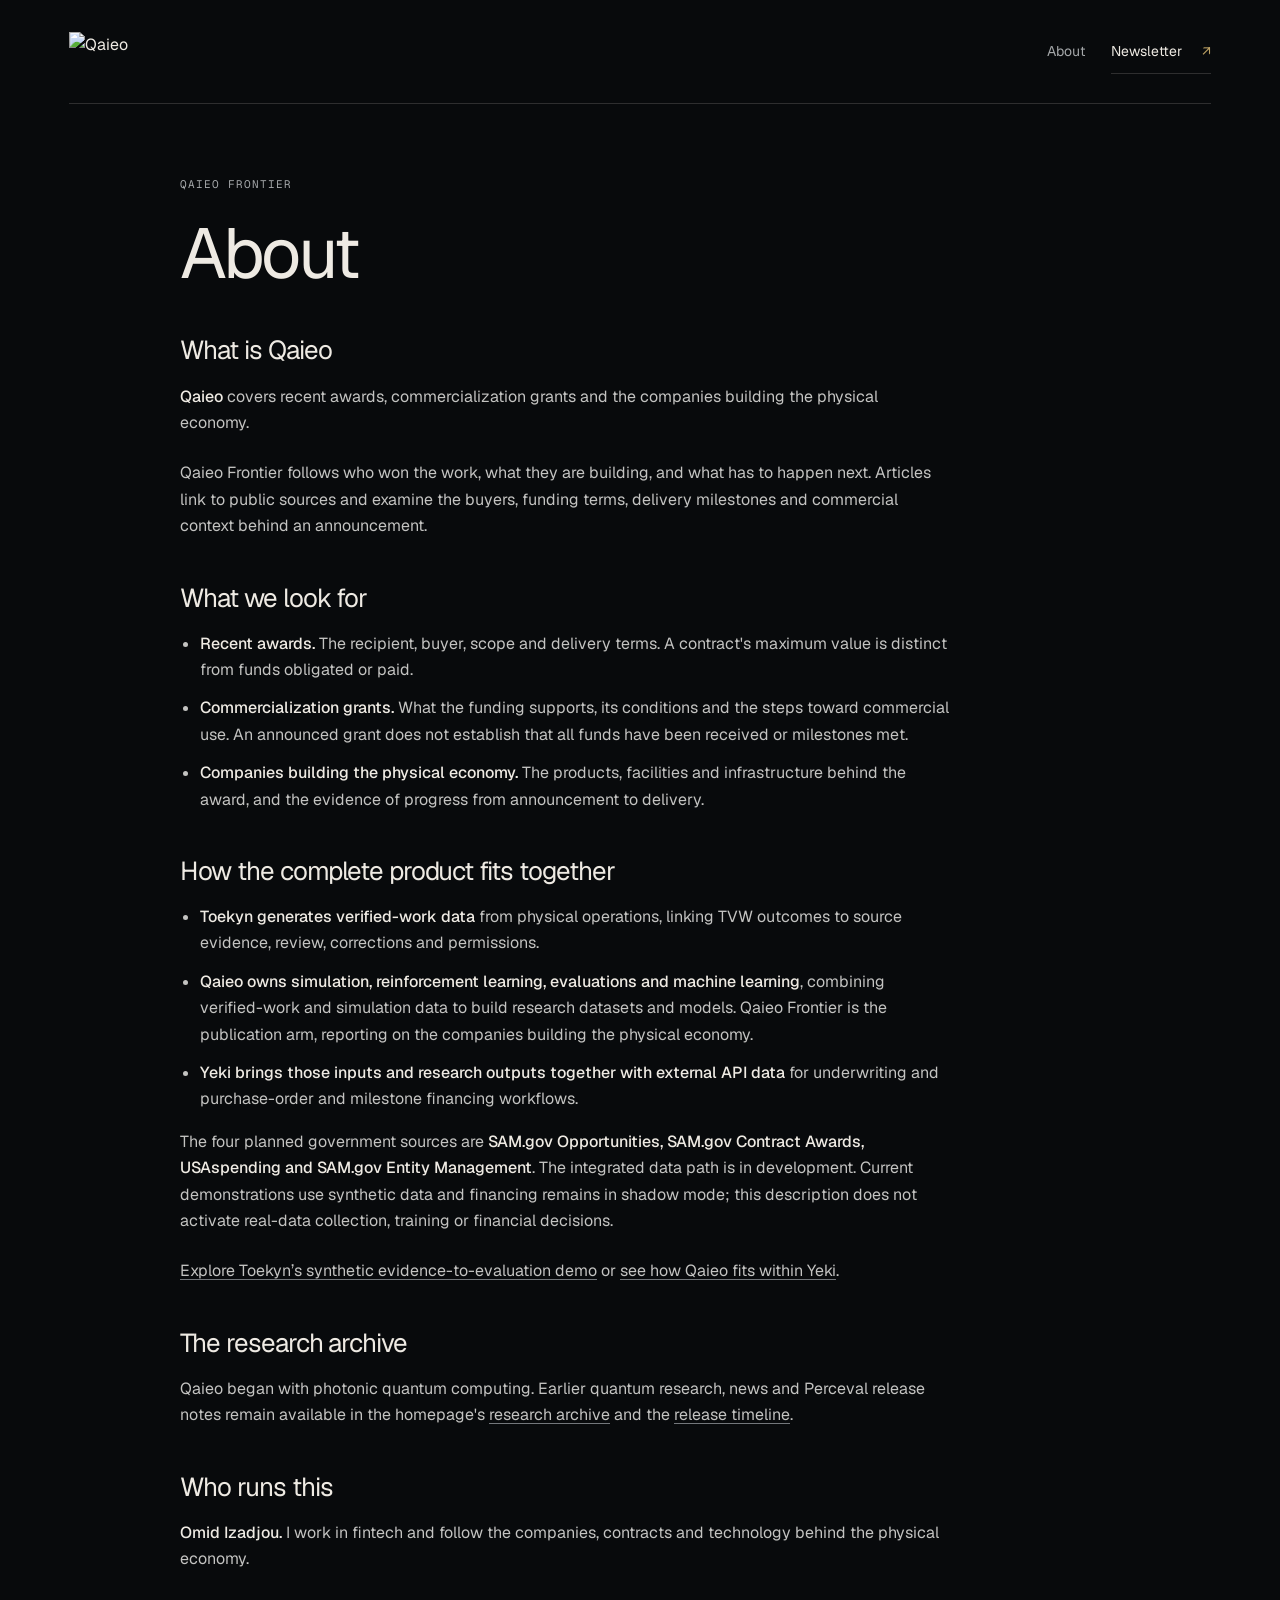
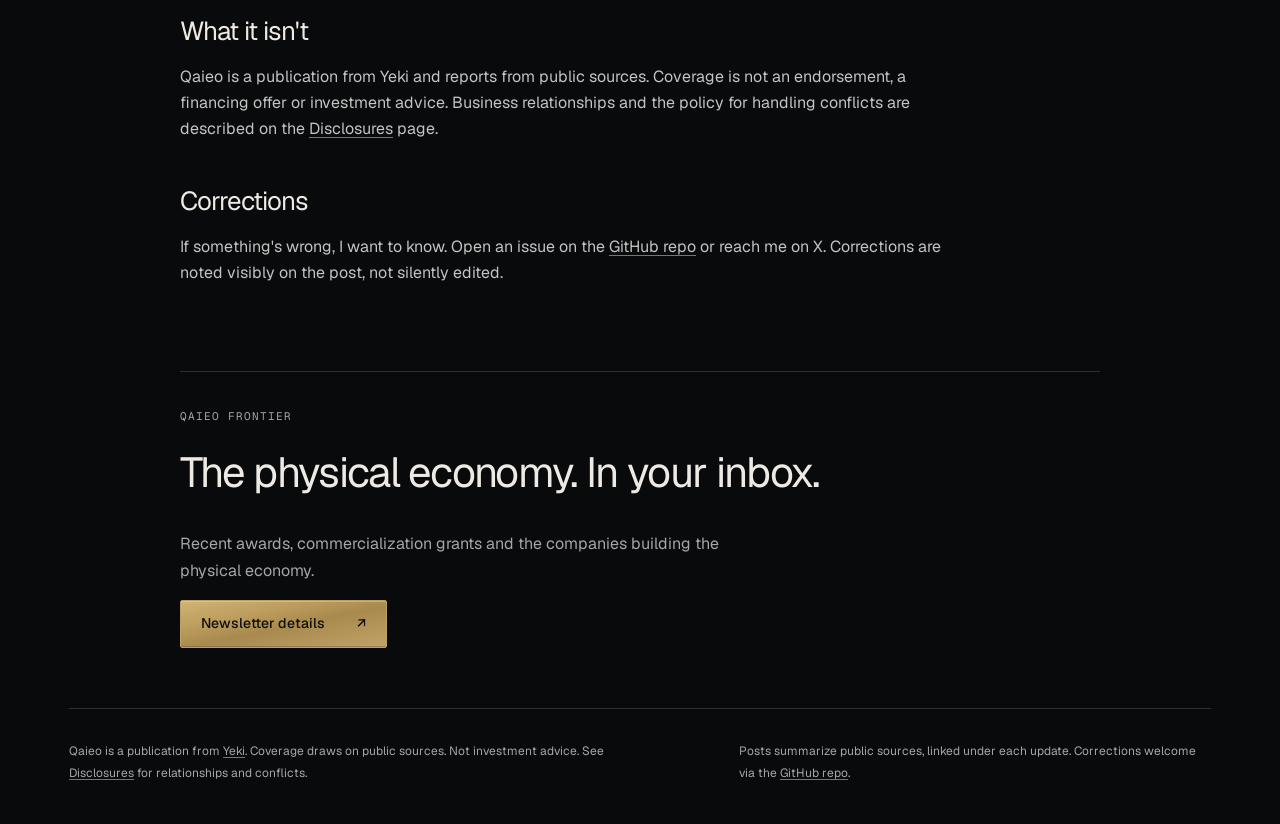
==== site/public/about.html @ 02ec495f "Explain the Toekyn Qaieo and Yeki data roles" ====
<!DOCTYPE html>
<html lang="en">
<head>
  <meta charset="UTF-8" />
  <meta name="viewport" content="width=device-width, initial-scale=1.0" />
  <title>Qaieo, About</title>
  <meta name="description" content="About Qaieo: recent awards, commercialization grants and the companies building the physical economy." />
  <meta name="theme-color" content="#080a0c" />
  <link rel="preload" href="fonts/Geist-Variable.woff2" as="font" type="font/woff2" crossorigin />
  <link rel="stylesheet" href="style.css" />
  <link rel="icon" type="image/png" href="logos/qaieo-avatar.png" />
  <link rel="alternate" type="application/rss+xml" title="Qaieo" href="feed.xml" />
</head>
<body>
  <a class="skip-link" href="#main">Skip to content</a>
  <div class="wrap">
    <header class="site">
      <a href="index.html" class="home-link" aria-label="Qaieo home"><img class="brand-logo" src="logos/qaieo-logo-white.svg" alt="Qaieo" width="1544" height="576" /></a>

    <nav class="nav" aria-label="Primary">
      <a href="about.html">About</a>
      <a class="nav-signup" href="index.html#newsletter">Newsletter <span aria-hidden="true">↗</span></a>
    </nav>
    </header>
    <main id="main" class="document-page">

      <p class="eyebrow">Qaieo Frontier</p>
      <h1 class="page-title">About</h1>
      <div class="prose"><h2>What is Qaieo</h2><p><strong>Qaieo</strong> covers recent awards, commercialization grants and the companies building the physical economy.</p><p>Qaieo Frontier follows who won the work, what they are building, and what has to happen next. Articles link to public sources and examine the buyers, funding terms, delivery milestones and commercial context behind an announcement.</p><h2>What we look for</h2><ul><li><strong>Recent awards.</strong> The recipient, buyer, scope and delivery terms. A contract's maximum value is distinct from funds obligated or paid.</li><li><strong>Commercialization grants.</strong> What the funding supports, its conditions and the steps toward commercial use. An announced grant does not establish that all funds have been received or milestones met.</li><li><strong>Companies building the physical economy.</strong> The products, facilities and infrastructure behind the award, and the evidence of progress from announcement to delivery.</li></ul><h2>How the complete product fits together</h2><ul><li><strong>Toekyn generates verified-work data</strong> from physical operations, linking TVW outcomes to source evidence, review, corrections and permissions.</li><li><strong>Qaieo owns simulation, reinforcement learning, evaluations and machine learning</strong>, combining verified-work and simulation data to build research datasets and models. Qaieo Frontier is the publication arm, reporting on the companies building the physical economy.</li><li><strong>Yeki brings those inputs and research outputs together with external API data</strong> for underwriting and purchase-order and milestone financing workflows.</li></ul><p>The four planned government sources are <strong>SAM.gov Opportunities, SAM.gov Contract Awards, USAspending and SAM.gov Entity Management</strong>. The integrated data path is in development. Current demonstrations use synthetic data and financing remains in shadow mode; this description does not activate real-data collection, training or financial decisions.</p><p><a href="https://toekyn.com/demo/">Explore Toekyn’s synthetic evidence-to-evaluation demo</a> or <a href="https://yeki.ai/qaieo">see how Qaieo fits within Yeki</a>.</p><h2>The research archive</h2><p>Qaieo began with photonic quantum computing. Earlier quantum research, news and Perceval release notes remain available in the homepage's <a href="index.html#research-title">research archive</a> and the <a href="timeline.html">release timeline</a>.</p><h2>Who runs this</h2><p><strong>Omid Izadjou.</strong> I work in fintech and follow the companies, contracts and technology behind the physical economy.</p><h2>What it isn't</h2><p>Qaieo is a publication from Yeki and reports from public sources. Coverage is not an endorsement, a financing offer or investment advice. Business relationships and the policy for handling conflicts are described on the <a href="disclosures.html">Disclosures</a> page.</p><h2>Corrections</h2><p>If something's wrong, I want to know. Open an issue on the <a href="https://github.com/omeal007/qaieo">GitHub repo</a> or reach me on X. Corrections are noted visibly on the post, not silently edited.</p></div>
<aside class="document-signup"><p class="eyebrow">Qaieo Frontier</p><h2>The physical economy. In your inbox.</h2><p>Recent awards, commercialization grants and the companies building the physical economy.</p><a class="button" href="index.html#newsletter">Newsletter details <span aria-hidden="true">↗</span></a></aside>
    </main>
    <footer class="site">
      <p>Qaieo is a publication from <a href="https://yeki.ai">Yeki</a>. Coverage draws on public sources. Not investment advice. See <a href="disclosures.html">Disclosures</a> for relationships and conflicts.</p>
      <p>Posts summarize public sources, linked under each update. Corrections welcome via the <a href="https://github.com/omeal007/qaieo">GitHub repo</a>.</p>
    </footer>
  </div>
</body>
</html>
---- site/public/style.css ----
@font-face {
  font-family: Geist;
  src: url("fonts/Geist-Variable.woff2") format("woff2");
  font-style: normal;
  font-weight: 100 900;
  font-display: swap;
}
@font-face {
  font-family: "Geist Mono";
  src: url("fonts/GeistMono-Variable.woff2") format("woff2");
  font-style: normal;
  font-weight: 100 900;
  font-display: swap;
}

:root {
  color-scheme: dark;
  --bg: #080a0c;
  --surface: #101316;
  --text: #eeeae3;
  --muted: #a4a7a9;
  --border: rgba(238, 234, 227, .16);
  --control-border: #73777b;
  --accent: #bda164;
  --accent-light: #d0b575;
  --on-accent: #100e09;
  --gold-finish: linear-gradient(168deg, #d0b575 0%, #b99a5b 35%, #a98a4e 54%, #c1a267 100%);
  --gold-finish-hover: linear-gradient(168deg, #ddc68e 0%, #c4a76b 35%, #b4985c 54%, #d0b575 100%);
  --mono: "Geist Mono", monospace;
}

* { box-sizing: border-box; }
html { scroll-padding-top: 32px; }
body { margin: 0; background: var(--bg); color: var(--text); font: 400 16px/1.65 Geist, Arial, sans-serif; -webkit-font-smoothing: antialiased; }
::selection { background: var(--accent); color: var(--on-accent); }
a { color: inherit; text-decoration: none; text-underline-offset: .2em; }
a:hover { color: var(--accent); }
a:focus-visible, input:focus-visible, button:focus-visible, summary:focus-visible { outline: 2px solid var(--accent); outline-offset: 5px; }
p, h1, h2, h3 { margin-top: 0; }
h1, h2, h3 { font-weight: 400; line-height: 1.12; letter-spacing: -.04em; }
img { max-width: 100%; }
main, section, article, .frontier-feed, .article-list, .section-heading { min-width: 0; }
.wrap { width: min(100%, 1480px); padding-inline: clamp(22px, 5.4vw, 80px); margin-inline: auto; }
.skip-link { position: fixed; top: 12px; left: 22px; z-index: 10; padding: 10px 16px; background: var(--text); color: var(--bg); transform: translateY(-180%); }
.skip-link:focus { transform: none; }

/* A quiet shared header keeps the lab and its publication in one place. */
header.site { min-height: 104px; display: flex; align-items: center; justify-content: space-between; gap: 32px; border-bottom: 1px solid var(--border); }
.home-link { display: inline-flex; flex-shrink: 0; align-items: center; min-height: 44px; }
.brand-logo { display: block; width: auto; height: 40px; }
.nav { display: flex; justify-content: flex-end; flex-wrap: wrap; gap: 4px 26px; font-size: 14px; line-height: 1.3; }
.nav a { display: inline-flex; min-height: 44px; align-items: center; color: var(--muted); }
.nav a:hover { color: var(--text); }
.nav .nav-signup { font-family: Geist, Arial, sans-serif; font-size: 14px; color: var(--text); gap: 20px; border-bottom: 1px solid var(--border); }
.nav-signup span { color: var(--accent); }
.eyebrow { display: block; margin-bottom: 24px; font: 400 11px/1.6 var(--mono); letter-spacing: .09em; text-transform: uppercase; color: var(--muted); }
.square { display: inline-block; width: 6px; height: 6px; background: var(--accent); margin-right: 10px; vertical-align: .1em; }

/* Quantum particle sculpture: a clear reading surface and an open visual field. */
.hero { position: relative; isolation: isolate; padding: clamp(64px, 7vw, 104px) 0 88px; }
.hero-copy { position: relative; max-width: 650px; width: 61%; }
.wave-visual { position: absolute; inset: 0; z-index: -2; overflow: hidden; pointer-events: none; mask-image: linear-gradient(0deg, transparent, #000 10%, #000 95%, transparent); }
.wave-poster, .ripple-field { position: absolute; inset: 0; width: 100%; height: 100%; }
.wave-poster { object-fit: cover; object-position: 65% center; }
.ripple-field { opacity: 0; }
.field-ready .ripple-field { opacity: 1; }
.field-ready .wave-poster { visibility: hidden; }
.hero::before { content: ""; position: absolute; inset: 0; z-index: -1; pointer-events: none; background: linear-gradient(90deg, #080a0c 3%, rgba(8,10,12,.92) 25%, rgba(8,10,12,.58) 43%, rgba(8,10,12,.04) 64%, transparent 82%); }
.field-hint { display: none; position: absolute; right: 0; bottom: 22px; margin: 0; color: var(--muted); font: 9px/1.5 var(--mono); letter-spacing: .08em; text-transform: uppercase; pointer-events: none; }
.field-hint span { margin-right: 10px; color: var(--accent-light); font-size: 14px; }
@media (hover: hover) and (pointer: fine) and (prefers-reduced-motion: no-preference) {
  .field-ready .field-hint { display: block; }
}
.hero-topics { list-style: none; padding: 0; margin: 0 0 18px; }
.hero-topics li { padding: 15px 0; border-bottom: 1px solid var(--border); font-size: 17px; letter-spacing: -.02em; }
.hero-topics span { color: var(--accent); font: 10px var(--mono); display: block; margin-bottom: 7px; }
.hero-note { background: linear-gradient(90deg, rgba(8,10,12,.5), transparent); }
.hero h1 { font-size: clamp(46px, 5.8vw, 86px); letter-spacing: -.055em; line-height: 1.04; max-width: 14ch; margin-bottom: 28px; }
.hero h1 span { display: block; color: var(--muted); }
.hero .lede { max-width: 48ch; font-size: 18px; line-height: 1.65; color: var(--muted); margin: 0 0 32px; }
.button { display: inline-flex; align-items: center; justify-content: space-between; gap: 32px; min-height: 48px; padding: 11px 20px; border: 1px solid var(--accent); border-radius: 2px; background: var(--gold-finish); box-shadow: inset 0 1px 0 rgba(241,228,190,.36), inset 0 -1px 0 rgba(38,30,14,.24); color: var(--on-accent); font-size: 14px; font-weight: 500; transition: background .18s ease, border-color .18s ease; }
.button:hover { background: var(--gold-finish-hover); border-color: var(--accent-light); color: var(--on-accent); }
.hero-note { padding: 26px 0 8px; border-top: 1px solid var(--border); }
.hero-note .eyebrow { margin-bottom: 22px; }
.hero-question { font-size: 19px; line-height: 1.8; letter-spacing: -.025em; margin-bottom: 28px; }
.text-link { display: inline-flex; align-items: center; justify-content: space-between; gap: 16px; min-height: 44px; font-size: 14px; color: var(--text); border-bottom: 1px solid var(--border); }
.text-link span { color: var(--accent); }

/* Frontier keeps its public feed and canonical links; only the presentation changes. */
.frontier { display: grid; grid-template-columns: 280px minmax(0, 1fr); gap: clamp(40px, 5vw, 80px); padding: 56px 0 64px; border-top: 1px solid var(--border); border-bottom: 1px solid var(--border); }
.frontier-intro .eyebrow { margin-bottom: 18px; }
.frontier h2 { font-size: clamp(40px, 4.2vw, 60px); line-height: 1.03; margin-bottom: 24px; }
.frontier h2 span { display: block; }
.frontier-intro > p:not(.eyebrow) { font-size: 16px; color: var(--muted); max-width: 31ch; }
.frontier-archive { margin-top: 8px; }
.frontier-status { margin: 22px 0 0; color: var(--muted); font: 11px/1.7 var(--mono); }
#frontier-articles { display: grid; grid-template-columns: minmax(0, 1fr); gap: 0; }
article.frontier-post { display: flex; flex-direction: column; border-top: 1px solid var(--border); padding: 22px 0; margin: 0; }
.frontier-post .post-meta { justify-content: space-between; text-transform: uppercase; letter-spacing: .06em; gap: 6px 10px; margin-bottom: 18px; }
article.frontier-post h3 { font-size: clamp(20px, 1.8vw, 25px); letter-spacing: -.025em; line-height: 1.24; margin-bottom: 22px; overflow-wrap: anywhere; }
.frontier-post h3 a { display: flex; justify-content: space-between; gap: 24px; align-items: baseline; }
.frontier-post .article-arrow { flex-shrink: 0; color: var(--muted); font-size: 24px; }
.frontier-post h3 a:hover .article-arrow { color: var(--accent); }
.frontier-post .post-meta .tag { color: var(--accent); }
article.frontier-post:last-child { border-bottom: 1px solid var(--border); }
.frontier-post .post-source { margin: 0; padding: 0; font-size: 12px; color: var(--muted); line-height: 1.6; }

/* Research and source material remain full, readable articles with stable anchors. */
.agenda { padding: 64px 0; }
.section-heading h2 { font-size: clamp(32px, 3vw, 44px); margin-bottom: 20px; }
.section-heading .eyebrow { margin-bottom: 16px; }
.section-heading > p:not(.eyebrow) { color: var(--muted); max-width: 29ch; font-size: 15px; }
.agenda .section-heading { margin-bottom: 30px; }
.agenda .section-heading h2 { font-size: 30px; }
.agenda ul { list-style: none; padding: 0; margin: 0; display: grid; grid-template-columns: repeat(4, minmax(0, 1fr)); gap: 32px; counter-reset: research-question; }
.agenda li { color: var(--muted); font-size: 14px; line-height: 1.75; border-top: 1px solid var(--border); padding-top: 16px; counter-increment: research-question; }
.agenda li::before { content: "0" counter(research-question); display: block; color: var(--accent); font: 11px/1.6 var(--mono); margin-bottom: 20px; }
.agenda li strong { display: block; color: var(--text); font-weight: 400; font-size: 16px; line-height: 1.5; margin-bottom: 8px; }
.editorial-section { display: grid; grid-template-columns: 280px minmax(0, 1fr); gap: clamp(40px, 5vw, 80px); padding: 64px 0; border-top: 1px solid var(--border); }
.article-list { max-width: 780px; }
.article-list > .post { padding: 0 0 36px; margin-bottom: 36px; border-bottom: 1px solid var(--border); scroll-margin-top: 32px; }
.article-list > .post:last-child { margin-bottom: 0; padding-bottom: 0; border-bottom: 0; }
.post-meta { display: flex; flex-wrap: wrap; align-items: baseline; gap: 8px 14px; margin-bottom: 18px; font: 11px/1.65 var(--mono); color: var(--muted); }
.post-meta time { font-variant-numeric: tabular-nums; }
.post-tags { display: inline-flex; flex-wrap: wrap; gap: 6px; }
.tag { padding: 1px 6px; border: 1px solid var(--border); color: var(--muted); font: 10px/1.5 var(--mono); overflow-wrap: anywhere; }
.post h3 { font-size: clamp(25px, 2.6vw, 34px); line-height: 1.2; margin-bottom: 24px; }
.post-body { max-width: 68ch; color: #c3c3c1; }
.post-body p, .post-body ul { margin: 0 0 16px; }
.post-body ul { padding-left: 20px; }
.post-body strong { color: var(--text); font-weight: 500; }
.post-body a, .post-source a, .prose a, footer.site a { text-decoration: underline; text-decoration-color: var(--control-border); overflow-wrap: anywhere; }
.post-body a:hover, .post-source a:hover, .prose a:hover, footer.site a:hover { text-decoration-color: var(--accent); }
.post-source { font-size: 12px; color: var(--muted); margin-top: 24px; overflow-wrap: anywhere; }

/* Shared document pages retain the same restrained reading surface. */
.document-page { padding: 72px 0 24px; max-width: 920px; margin-inline: auto; }
.document-page > .eyebrow { margin-bottom: 20px; }
.page-title { font-size: clamp(44px, 5.5vw, 72px); margin-bottom: 28px; }
.document-page .lede { color: var(--muted); max-width: 54ch; margin: 0 0 48px; font-size: 18px; }
.prose { max-width: 70ch; padding-bottom: 12px; }
.prose p, .prose li { color: #c3c3c1; }
.prose p { margin-bottom: 24px; }
.prose ul { padding-left: 20px; }
.prose li { margin-bottom: 12px; }
.prose strong { color: var(--text); font-weight: 500; }
.prose h2 { font-size: 26px; margin: 44px 0 18px; }
.timeline { margin: 32px 0; }
.tl-item { display: grid; grid-template-columns: 170px minmax(0, 1fr); gap: 32px; padding: 26px 0; border-top: 1px solid var(--border); }
.tl-date { color: var(--muted); font: 12px/1.7 var(--mono); padding-top: 4px; }
.tl-card h3 { font-size: 24px; margin-bottom: 14px; }
.tl-card .post-source { margin-top: 0; }

/* Keep the existing subscription action, including its honeypot and feedback. */
.newsletter { display: grid; grid-template-columns: 1fr 1fr; gap: 64px; align-items: end; padding: 64px 0; border-top: 1px solid var(--border); }
.newsletter .eyebrow { margin-bottom: 18px; }
.newsletter h2 { font-size: clamp(32px, 3.4vw, 46px); margin-bottom: 20px; }
.newsletter-copy > p:not(.eyebrow) { max-width: 46ch; margin-bottom: 0; font-size: 15px; color: var(--muted); }
.hero-signup { max-width: 520px; }
.hero-signup label, .newsletter label { display: block; font-size: 13px; color: var(--muted); margin-bottom: 10px; }
.hero-signup input { font: inherit; border-radius: 2px; }
.hero-signup input[type="email"] { min-width: 0; flex: 1; min-height: 54px; padding: 14px 16px; border: 1px solid var(--control-border); background: rgba(16,19,22,.9); color: var(--text); }
.hero-signup input[type="email"]::placeholder { color: var(--muted); opacity: 1; }
.hero-signup input[type="submit"] { min-height: 54px; padding: 14px 28px; border: 1px solid var(--accent); background: var(--gold-finish); box-shadow: inset 0 1px 0 rgba(241,228,190,.36), inset 0 -1px 0 rgba(38,30,14,.24); color: var(--on-accent); font-size: 15px; font-weight: 500; cursor: pointer; }
.hero-signup input[type="submit"]:hover { background: var(--gold-finish-hover); border-color: var(--accent-light); }
.hero-signup input:disabled { cursor: not-allowed; }
.hero-signup input[type="submit"]:disabled:hover { background: var(--gold-finish); border-color: var(--accent); }
.signup-note { font-size: 12px; color: var(--muted); margin: 12px 0 0; }
.hero-explore { margin-top: 20px; }
.newsletter-reminder .button { justify-self: end; }
.research-archive { border-top: 1px solid var(--border); padding: 28px 0; }
.research-archive > summary { display: flex; justify-content: space-between; align-items: center; gap: 20px; min-height: 44px; cursor: pointer; list-style: none; color: var(--muted); font-size: 16px; }
.research-archive > summary::-webkit-details-marker { display: none; }
.research-archive > summary span:last-child { color: var(--accent); }
.research-archive[open] > summary span:last-child { transform: rotate(45deg); }
.archive-intro { color: var(--muted); max-width: 65ch; margin-top: 26px; }
.document-signup { padding: 36px 0; margin-top: 48px; border-top: 1px solid var(--border); }
.document-signup h2 { font-size: clamp(30px, 4vw, 42px); }
.document-signup > p:not(.eyebrow) { color: var(--muted); max-width: 52ch; }
.subscribe-controls { display: flex; gap: 8px; }
.newsletter input { font: inherit; border-radius: 2px; }
.newsletter input[type="email"] { min-width: 0; flex: 1 1 auto; min-height: 50px; padding: 12px 14px; border: 1px solid var(--control-border); background: var(--surface); color: var(--text); }
.newsletter input[type="email"]::placeholder { color: var(--muted); opacity: 1; }
.newsletter input[type="submit"] { flex: 0 0 auto; min-height: 50px; padding: 12px 22px; border: 1px solid var(--accent); background: var(--gold-finish); box-shadow: inset 0 1px 0 rgba(241,228,190,.36), inset 0 -1px 0 rgba(38,30,14,.24); color: var(--on-accent); font-size: 14px; font-weight: 500; cursor: pointer; }
.newsletter input[type="submit"]:hover { background: var(--gold-finish-hover); border-color: var(--accent-light); }
.sub-msg { color: var(--muted); font-size: 14px; margin: 14px 0 0; }

footer.site { display: grid; grid-template-columns: 1.25fr 1fr; gap: 80px; border-top: 1px solid var(--border); padding: 32px 0 40px; color: var(--muted); font-size: 12px; line-height: 1.8; }
footer.site p { margin-bottom: 0; max-width: 70ch; }

/* A single, finite entry is ornamental; all content is visible without animation. */
@media (prefers-reduced-motion: reduce) {
  .wave-poster, .ripple-field { transition: none; }
}
@media (prefers-reduced-motion: no-preference) {
  .hero-copy, .hero-note { animation: enter .55s ease-out both; }
  .hero-note { animation-delay: .1s; }
  @keyframes enter { from { opacity: .65; transform: translateY(8px); } to { opacity: 1; transform: none; } }
}
@media (max-width: 1120px) {
  .hero-copy { width: 66%; }
  .frontier, .editorial-section { grid-template-columns: 240px minmax(0, 1fr); gap: 40px; }
  .nav { gap: 4px 18px; }
  .agenda ul { grid-template-columns: repeat(2, minmax(0, 1fr)); }
  .newsletter { gap: 40px; }
}
@media (max-width: 900px) {
  header.site { align-items: flex-start; padding: 22px 0; }
  .nav { max-width: 440px; gap: 0 18px; }
  .hero { padding: 64px 0; }
  .hero-copy { width: 88%; }
  .hero::before { background: linear-gradient(90deg, rgba(8,10,12,.94), rgba(8,10,12,.78) 45%, rgba(8,10,12,.15)); }
  .hero h1 { max-width: 16ch; font-size: clamp(48px, 8.5vw, 74px); }
  .wave-poster { object-position: 75% center; }
  .frontier { grid-template-columns: 1fr; gap: 32px; padding: 48px 0; }
  .frontier h2 span { display: inline; }
  .frontier-intro > p:not(.eyebrow) { max-width: 55ch; }
  .editorial-section { grid-template-columns: 1fr; gap: 28px; padding: 48px 0; }
  .section-heading > p:not(.eyebrow) { max-width: 55ch; }
  .newsletter { grid-template-columns: 1fr; gap: 32px; padding: 48px 0; }
  .newsletter-form { max-width: 600px; }
  .newsletter-reminder .button { justify-self: start; }
  footer.site { gap: 32px; }
}
@media (max-width: 600px) {
  header.site { display: block; padding: 20px 0 14px; }
  .brand-logo { height: 36px; }
  .nav { justify-content: flex-start; margin-top: 12px; max-width: none; gap: 0 20px; font-size: 13px; }
  .nav a { min-height: 40px; }
  .hero { padding: 48px 0 52px; }
  .hero-copy { width: 100%; }
  .field-ready .field-hint { display: none; }
  .hero::before { background: linear-gradient(90deg, rgba(8,10,12,.92), rgba(8,10,12,.80) 58%, rgba(8,10,12,.48)); }
  .hero h1 { font-size: clamp(43px, 9.5vw, 58px); max-width: 15ch; }
  .hero .lede { font-size: 16px; }
  .hero-signup input[type="email"] { flex-basis: 160px; }
  .hero-signup input[type="submit"] { flex-grow: 1; }
  .hero .eyebrow { margin-bottom: 20px; }
  .button { min-height: 48px; }
  .frontier { padding: 40px 0 32px; }
  .frontier h2 { font-size: 42px; }
  #frontier-articles { grid-template-columns: 1fr; }
  article.frontier-post h3 { font-size: 25px; }
  .frontier-post .post-source { margin-top: 0; }
  .frontier-status { font-size: 11px; }
  .agenda { padding: 40px 0; }
  .agenda ul { grid-template-columns: 1fr; gap: 24px; }
  .agenda li::before { margin-bottom: 12px; }
  .editorial-section { padding: 40px 0; }
  .post h3 { font-size: 27px; }
  .post-body { font-size: 15px; }
  .article-list > .post { padding-bottom: 28px; margin-bottom: 28px; }
  .document-page { padding-top: 48px; }
  .page-title { font-size: 44px; }
  .tl-item { grid-template-columns: 1fr; gap: 12px; }
  .tl-card h3 { font-size: 23px; }
  .subscribe-controls { flex-wrap: wrap; }
  .newsletter input[type="email"] { flex-basis: 180px; }
  .newsletter input[type="submit"] { flex-grow: 1; }
  footer.site { grid-template-columns: 1fr; gap: 18px; padding-bottom: 28px; }
}
@media (prefers-reduced-motion: reduce) {
  *, *::before, *::after { animation: none !important; transition: none !important; scroll-behavior: auto !important; }
}
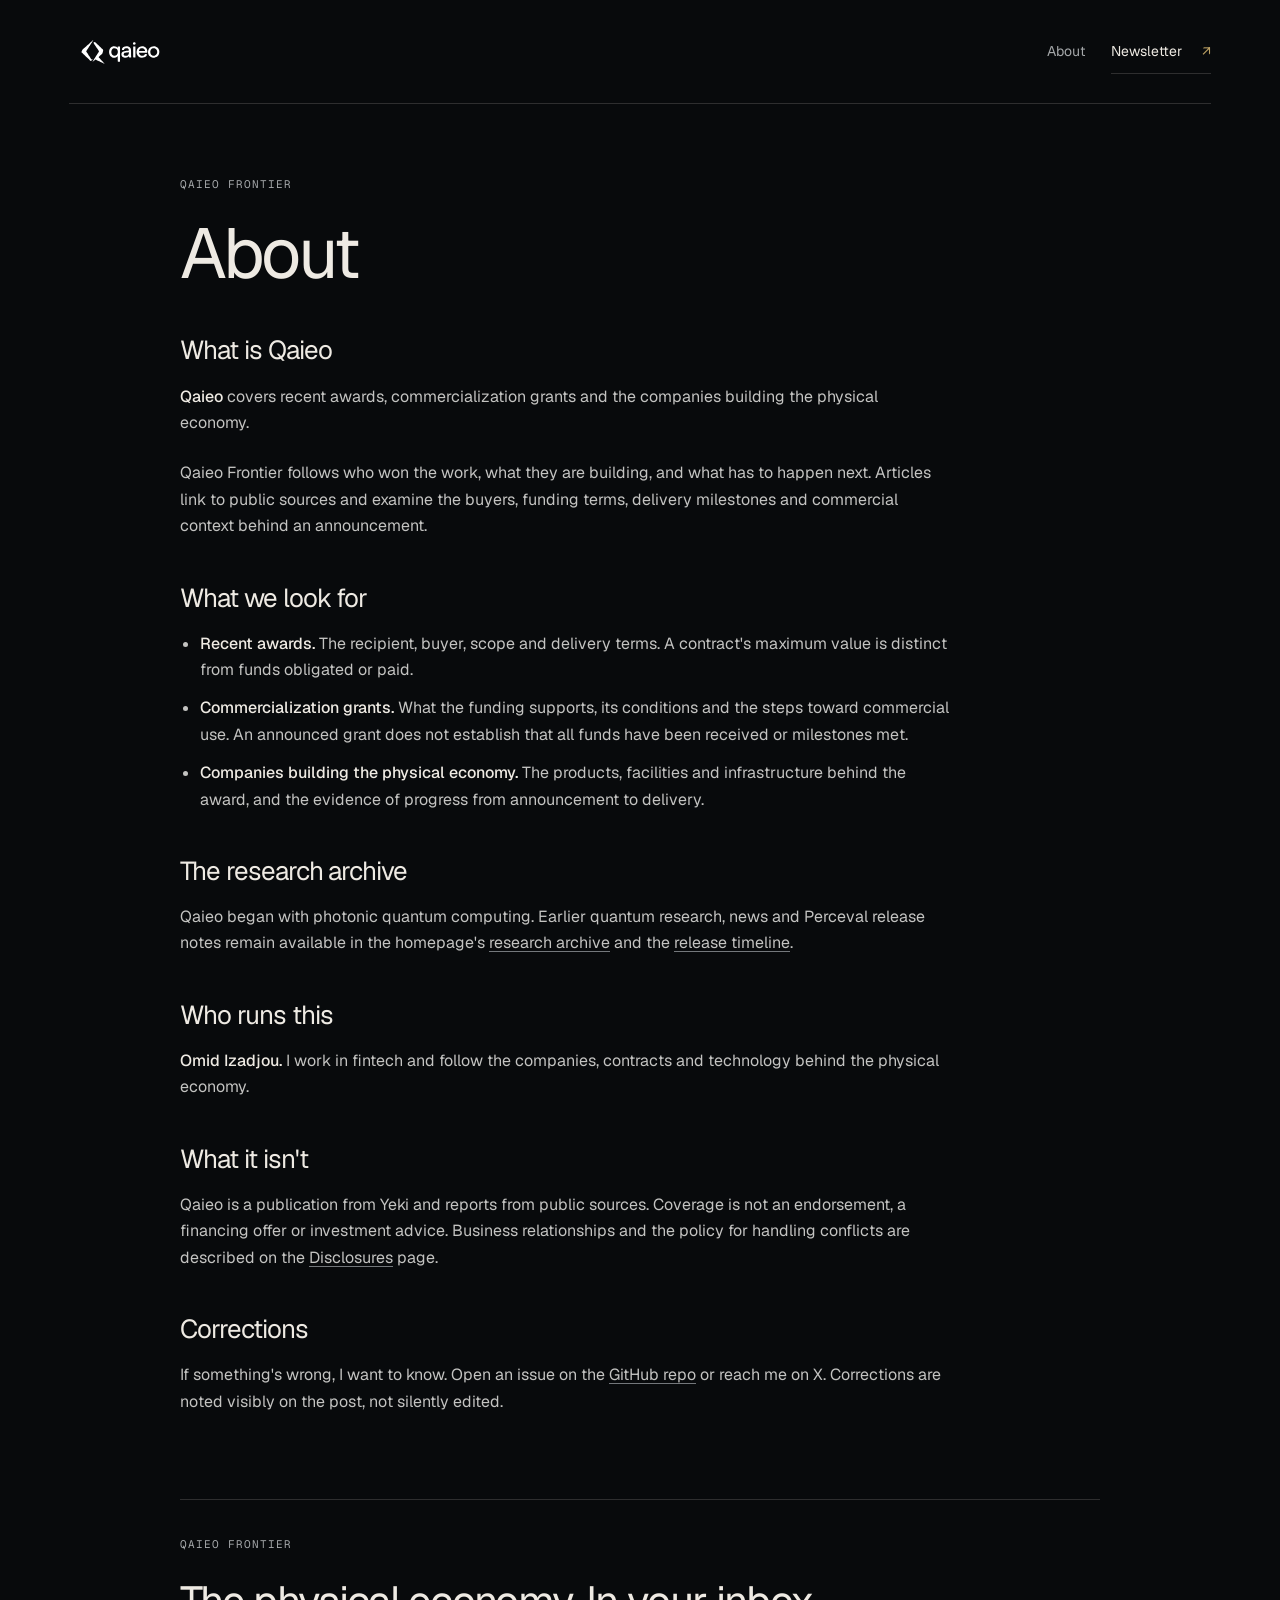
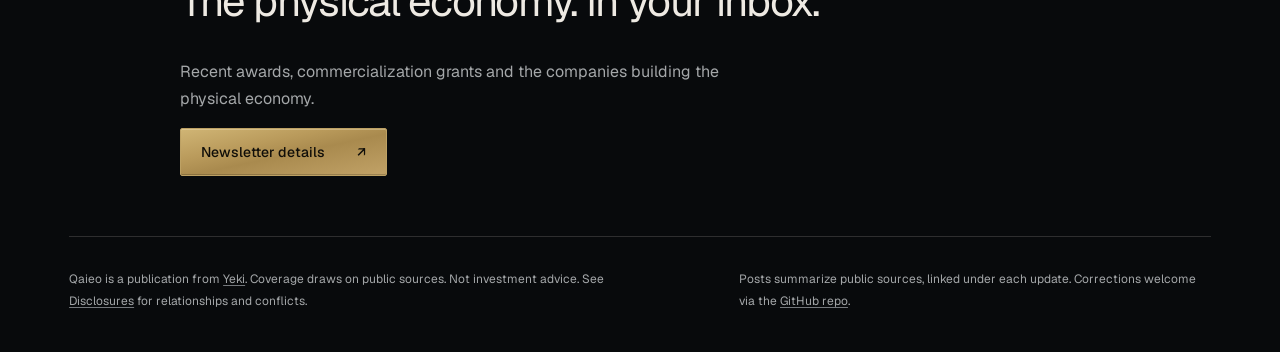
==== commit a9265b08: "Standardize Qaieo logo sizing and approved SVG artwork" ====
--- a/site/public/about.html
+++ b/site/public/about.html
@@ -26,7 +26,7 @@
 
       <p class="eyebrow">Qaieo Frontier</p>
       <h1 class="page-title">About</h1>
-      <div class="prose"><h2>What is Qaieo</h2><p><strong>Qaieo</strong> covers recent awards, commercialization grants and the companies building the physical economy.</p><p>Qaieo Frontier follows who won the work, what they are building, and what has to happen next. Articles link to public sources and examine the buyers, funding terms, delivery milestones and commercial context behind an announcement.</p><h2>What we look for</h2><ul><li><strong>Recent awards.</strong> The recipient, buyer, scope and delivery terms. A contract's maximum value is distinct from funds obligated or paid.</li><li><strong>Commercialization grants.</strong> What the funding supports, its conditions and the steps toward commercial use. An announced grant does not establish that all funds have been received or milestones met.</li><li><strong>Companies building the physical economy.</strong> The products, facilities and infrastructure behind the award, and the evidence of progress from announcement to delivery.</li></ul><h2>How the complete product fits together</h2><ul><li><strong>Toekyn generates verified-work data</strong> from physical operations, linking TVW outcomes to source evidence, review, corrections and permissions.</li><li><strong>Qaieo owns simulation, reinforcement learning, evaluations and machine learning</strong>, combining verified-work and simulation data to build research datasets and models. Qaieo Frontier is the publication arm, reporting on the companies building the physical economy.</li><li><strong>Yeki brings those inputs and research outputs together with external API data</strong> for underwriting and purchase-order and milestone financing workflows.</li></ul><p>The four planned government sources are <strong>SAM.gov Opportunities, SAM.gov Contract Awards, USAspending and SAM.gov Entity Management</strong>. The integrated data path is in development. Current demonstrations use synthetic data and financing remains in shadow mode; this description does not activate real-data collection, training or financial decisions.</p><p><a href="https://toekyn.com/demo/">Explore Toekyn’s synthetic evidence-to-evaluation demo</a> or <a href="https://yeki.ai/qaieo">see how Qaieo fits within Yeki</a>.</p><h2>The research archive</h2><p>Qaieo began with photonic quantum computing. Earlier quantum research, news and Perceval release notes remain available in the homepage's <a href="index.html#research-title">research archive</a> and the <a href="timeline.html">release timeline</a>.</p><h2>Who runs this</h2><p><strong>Omid Izadjou.</strong> I work in fintech and follow the companies, contracts and technology behind the physical economy.</p><h2>What it isn't</h2><p>Qaieo is a publication from Yeki and reports from public sources. Coverage is not an endorsement, a financing offer or investment advice. Business relationships and the policy for handling conflicts are described on the <a href="disclosures.html">Disclosures</a> page.</p><h2>Corrections</h2><p>If something's wrong, I want to know. Open an issue on the <a href="https://github.com/omeal007/qaieo">GitHub repo</a> or reach me on X. Corrections are noted visibly on the post, not silently edited.</p></div>
+      <div class="prose"><h2>What is Qaieo</h2><p><strong>Qaieo</strong> covers recent awards, commercialization grants and the companies building the physical economy.</p><p>Qaieo Frontier follows who won the work, what they are building, and what has to happen next. Articles link to public sources and examine the buyers, funding terms, delivery milestones and commercial context behind an announcement.</p><h2>What we look for</h2><ul><li><strong>Recent awards.</strong> The recipient, buyer, scope and delivery terms. A contract's maximum value is distinct from funds obligated or paid.</li><li><strong>Commercialization grants.</strong> What the funding supports, its conditions and the steps toward commercial use. An announced grant does not establish that all funds have been received or milestones met.</li><li><strong>Companies building the physical economy.</strong> The products, facilities and infrastructure behind the award, and the evidence of progress from announcement to delivery.</li></ul><h2>The research archive</h2><p>Qaieo began with photonic quantum computing. Earlier quantum research, news and Perceval release notes remain available in the homepage's <a href="index.html#research-title">research archive</a> and the <a href="timeline.html">release timeline</a>.</p><h2>Who runs this</h2><p><strong>Omid Izadjou.</strong> I work in fintech and follow the companies, contracts and technology behind the physical economy.</p><h2>What it isn't</h2><p>Qaieo is a publication from Yeki and reports from public sources. Coverage is not an endorsement, a financing offer or investment advice. Business relationships and the policy for handling conflicts are described on the <a href="disclosures.html">Disclosures</a> page.</p><h2>Corrections</h2><p>If something's wrong, I want to know. Open an issue on the <a href="https://github.com/omeal007/qaieo">GitHub repo</a> or reach me on X. Corrections are noted visibly on the post, not silently edited.</p></div>
 <aside class="document-signup"><p class="eyebrow">Qaieo Frontier</p><h2>The physical economy. In your inbox.</h2><p>Recent awards, commercialization grants and the companies building the physical economy.</p><a class="button" href="index.html#newsletter">Newsletter details <span aria-hidden="true">↗</span></a></aside>
     </main>
     <footer class="site">
--- a/site/public/style.css
+++ b/site/public/style.css
@@ -27,6 +27,8 @@
   --gold-finish: linear-gradient(168deg, #d0b575 0%, #b99a5b 35%, #a98a4e 54%, #c1a267 100%);
   --gold-finish-hover: linear-gradient(168deg, #ddc68e 0%, #c4a76b 35%, #b4985c 54%, #d0b575 100%);
   --mono: "Geist Mono", monospace;
+  --brand-logo-height: 32px;
+  --brand-clear-space: 8px;
 }
 
 * { box-sizing: border-box; }
@@ -46,8 +48,8 @@
 
 /* A quiet shared header keeps the lab and its publication in one place. */
 header.site { min-height: 104px; display: flex; align-items: center; justify-content: space-between; gap: 32px; border-bottom: 1px solid var(--border); }
-.home-link { display: inline-flex; flex-shrink: 0; align-items: center; min-height: 44px; }
-.brand-logo { display: block; width: auto; height: 40px; }
+.home-link { display: inline-flex; flex-shrink: 0; align-items: center; min-height: 44px; padding: var(--brand-clear-space); }
+.brand-logo { display: block; width: auto; height: var(--brand-logo-height); max-width: none; }
 .nav { display: flex; justify-content: flex-end; flex-wrap: wrap; gap: 4px 26px; font-size: 14px; line-height: 1.3; }
 .nav a { display: inline-flex; min-height: 44px; align-items: center; color: var(--muted); }
 .nav a:hover { color: var(--text); }
@@ -224,7 +226,6 @@
 }
 @media (max-width: 600px) {
   header.site { display: block; padding: 20px 0 14px; }
-  .brand-logo { height: 36px; }
   .nav { justify-content: flex-start; margin-top: 12px; max-width: none; gap: 0 20px; font-size: 13px; }
   .nav a { min-height: 40px; }
   .hero { padding: 48px 0 52px; }
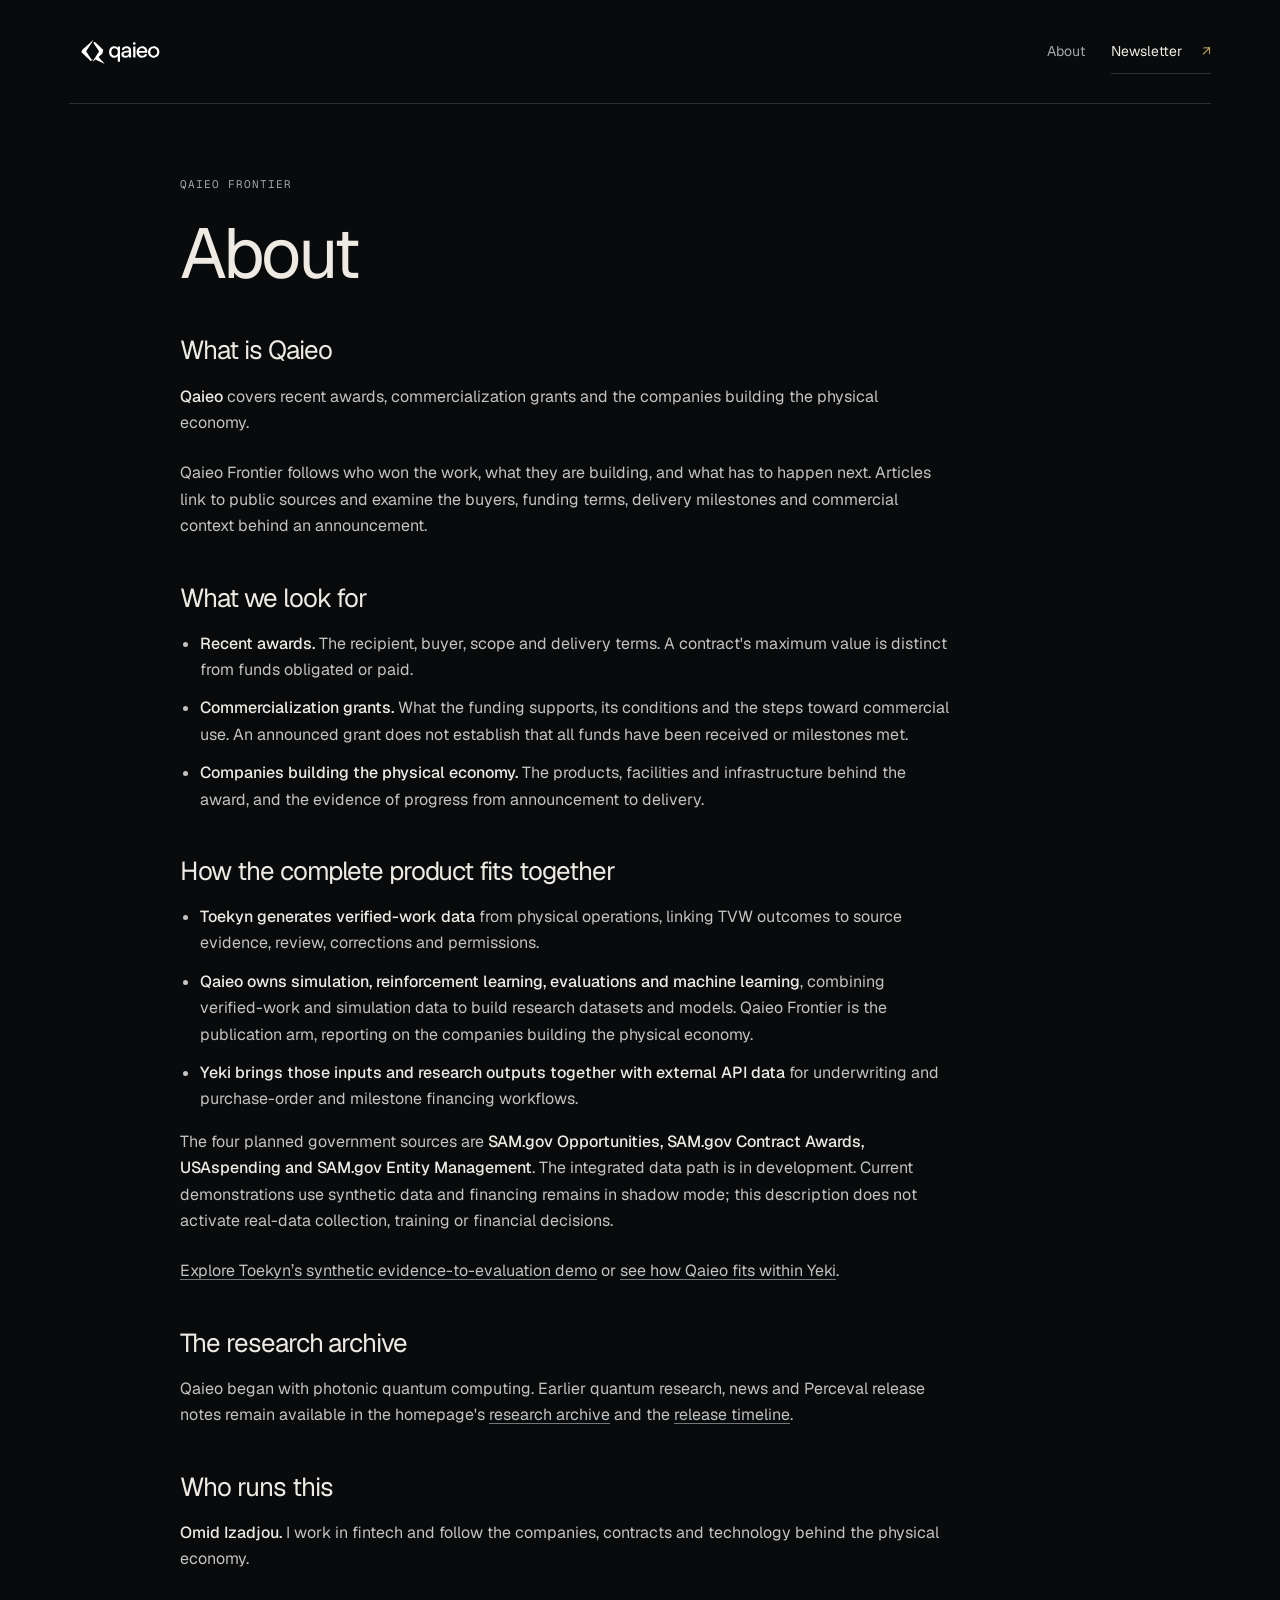
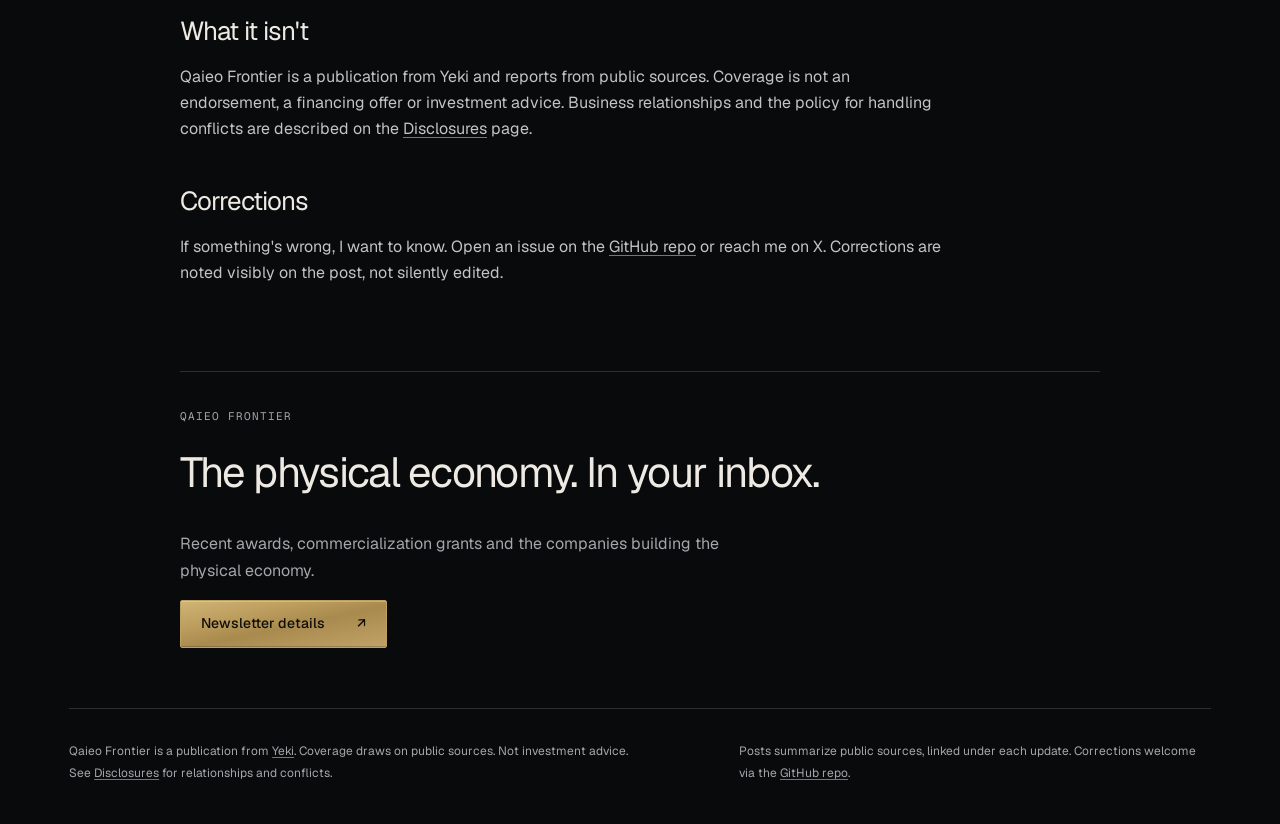
==== commit 95a76957: "Distinguish Qaieo Frontier publication from Qaieo research" ====
--- a/site/public/about.html
+++ b/site/public/about.html
@@ -26,11 +26,11 @@
 
       <p class="eyebrow">Qaieo Frontier</p>
       <h1 class="page-title">About</h1>
-      <div class="prose"><h2>What is Qaieo</h2><p><strong>Qaieo</strong> covers recent awards, commercialization grants and the companies building the physical economy.</p><p>Qaieo Frontier follows who won the work, what they are building, and what has to happen next. Articles link to public sources and examine the buyers, funding terms, delivery milestones and commercial context behind an announcement.</p><h2>What we look for</h2><ul><li><strong>Recent awards.</strong> The recipient, buyer, scope and delivery terms. A contract's maximum value is distinct from funds obligated or paid.</li><li><strong>Commercialization grants.</strong> What the funding supports, its conditions and the steps toward commercial use. An announced grant does not establish that all funds have been received or milestones met.</li><li><strong>Companies building the physical economy.</strong> The products, facilities and infrastructure behind the award, and the evidence of progress from announcement to delivery.</li></ul><h2>The research archive</h2><p>Qaieo began with photonic quantum computing. Earlier quantum research, news and Perceval release notes remain available in the homepage's <a href="index.html#research-title">research archive</a> and the <a href="timeline.html">release timeline</a>.</p><h2>Who runs this</h2><p><strong>Omid Izadjou.</strong> I work in fintech and follow the companies, contracts and technology behind the physical economy.</p><h2>What it isn't</h2><p>Qaieo is a publication from Yeki and reports from public sources. Coverage is not an endorsement, a financing offer or investment advice. Business relationships and the policy for handling conflicts are described on the <a href="disclosures.html">Disclosures</a> page.</p><h2>Corrections</h2><p>If something's wrong, I want to know. Open an issue on the <a href="https://github.com/omeal007/qaieo">GitHub repo</a> or reach me on X. Corrections are noted visibly on the post, not silently edited.</p></div>
+      <div class="prose"><h2>What is Qaieo</h2><p><strong>Qaieo</strong> covers recent awards, commercialization grants and the companies building the physical economy.</p><p>Qaieo Frontier follows who won the work, what they are building, and what has to happen next. Articles link to public sources and examine the buyers, funding terms, delivery milestones and commercial context behind an announcement.</p><h2>What we look for</h2><ul><li><strong>Recent awards.</strong> The recipient, buyer, scope and delivery terms. A contract's maximum value is distinct from funds obligated or paid.</li><li><strong>Commercialization grants.</strong> What the funding supports, its conditions and the steps toward commercial use. An announced grant does not establish that all funds have been received or milestones met.</li><li><strong>Companies building the physical economy.</strong> The products, facilities and infrastructure behind the award, and the evidence of progress from announcement to delivery.</li></ul><h2>How the complete product fits together</h2><ul><li><strong>Toekyn generates verified-work data</strong> from physical operations, linking TVW outcomes to source evidence, review, corrections and permissions.</li><li><strong>Qaieo owns simulation, reinforcement learning, evaluations and machine learning</strong>, combining verified-work and simulation data to build research datasets and models. Qaieo Frontier is the publication arm, reporting on the companies building the physical economy.</li><li><strong>Yeki brings those inputs and research outputs together with external API data</strong> for underwriting and purchase-order and milestone financing workflows.</li></ul><p>The four planned government sources are <strong>SAM.gov Opportunities, SAM.gov Contract Awards, USAspending and SAM.gov Entity Management</strong>. The integrated data path is in development. Current demonstrations use synthetic data and financing remains in shadow mode; this description does not activate real-data collection, training or financial decisions.</p><p><a href="https://toekyn.com/demo/">Explore Toekyn’s synthetic evidence-to-evaluation demo</a> or <a href="https://yeki.ai/qaieo">see how Qaieo fits within Yeki</a>.</p><h2>The research archive</h2><p>Qaieo began with photonic quantum computing. Earlier quantum research, news and Perceval release notes remain available in the homepage's <a href="index.html#research-title">research archive</a> and the <a href="timeline.html">release timeline</a>.</p><h2>Who runs this</h2><p><strong>Omid Izadjou.</strong> I work in fintech and follow the companies, contracts and technology behind the physical economy.</p><h2>What it isn't</h2><p>Qaieo Frontier is a publication from Yeki and reports from public sources. Coverage is not an endorsement, a financing offer or investment advice. Business relationships and the policy for handling conflicts are described on the <a href="disclosures.html">Disclosures</a> page.</p><h2>Corrections</h2><p>If something's wrong, I want to know. Open an issue on the <a href="https://github.com/omeal007/qaieo">GitHub repo</a> or reach me on X. Corrections are noted visibly on the post, not silently edited.</p></div>
 <aside class="document-signup"><p class="eyebrow">Qaieo Frontier</p><h2>The physical economy. In your inbox.</h2><p>Recent awards, commercialization grants and the companies building the physical economy.</p><a class="button" href="index.html#newsletter">Newsletter details <span aria-hidden="true">↗</span></a></aside>
     </main>
     <footer class="site">
-      <p>Qaieo is a publication from <a href="https://yeki.ai">Yeki</a>. Coverage draws on public sources. Not investment advice. See <a href="disclosures.html">Disclosures</a> for relationships and conflicts.</p>
+      <p>Qaieo Frontier is a publication from <a href="https://yeki.ai">Yeki</a>. Coverage draws on public sources. Not investment advice. See <a href="disclosures.html">Disclosures</a> for relationships and conflicts.</p>
       <p>Posts summarize public sources, linked under each update. Corrections welcome via the <a href="https://github.com/omeal007/qaieo">GitHub repo</a>.</p>
     </footer>
   </div>
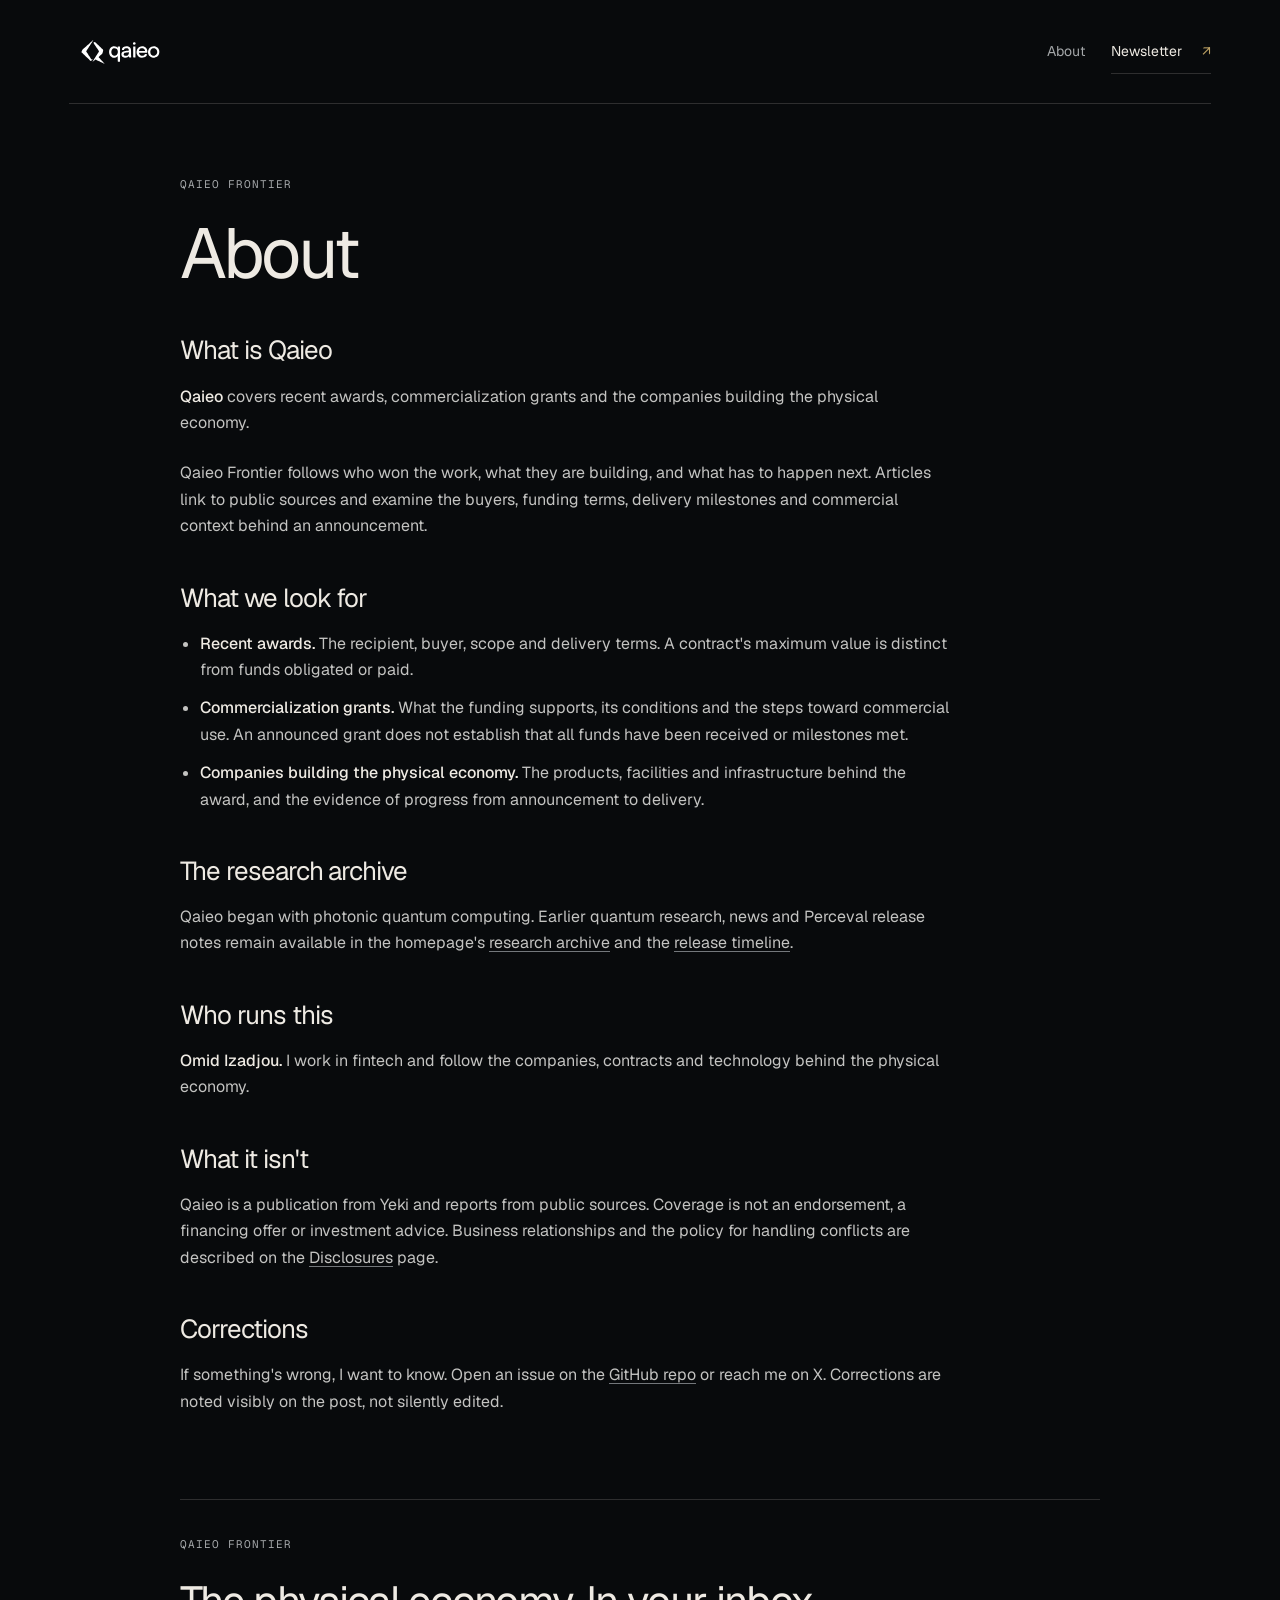
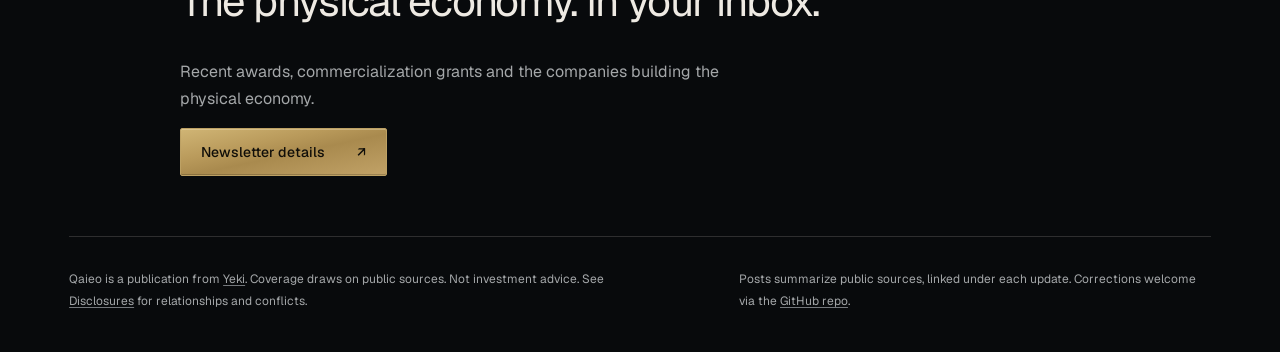
==== commit cda0a042: "Standardize Qaieo logo sizing and approved SVG artwork (#13) Co-authored-by: omeal007 <omid@jibeau.l" ====
--- a/site/public/about.html
+++ b/site/public/about.html
@@ -26,11 +26,11 @@
 
       <p class="eyebrow">Qaieo Frontier</p>
       <h1 class="page-title">About</h1>
-      <div class="prose"><h2>What is Qaieo</h2><p><strong>Qaieo</strong> covers recent awards, commercialization grants and the companies building the physical economy.</p><p>Qaieo Frontier follows who won the work, what they are building, and what has to happen next. Articles link to public sources and examine the buyers, funding terms, delivery milestones and commercial context behind an announcement.</p><h2>What we look for</h2><ul><li><strong>Recent awards.</strong> The recipient, buyer, scope and delivery terms. A contract's maximum value is distinct from funds obligated or paid.</li><li><strong>Commercialization grants.</strong> What the funding supports, its conditions and the steps toward commercial use. An announced grant does not establish that all funds have been received or milestones met.</li><li><strong>Companies building the physical economy.</strong> The products, facilities and infrastructure behind the award, and the evidence of progress from announcement to delivery.</li></ul><h2>How the complete product fits together</h2><ul><li><strong>Toekyn generates verified-work data</strong> from physical operations, linking TVW outcomes to source evidence, review, corrections and permissions.</li><li><strong>Qaieo owns simulation, reinforcement learning, evaluations and machine learning</strong>, combining verified-work and simulation data to build research datasets and models. Qaieo Frontier is the publication arm, reporting on the companies building the physical economy.</li><li><strong>Yeki brings those inputs and research outputs together with external API data</strong> for underwriting and purchase-order and milestone financing workflows.</li></ul><p>The four planned government sources are <strong>SAM.gov Opportunities, SAM.gov Contract Awards, USAspending and SAM.gov Entity Management</strong>. The integrated data path is in development. Current demonstrations use synthetic data and financing remains in shadow mode; this description does not activate real-data collection, training or financial decisions.</p><p><a href="https://toekyn.com/demo/">Explore Toekyn’s synthetic evidence-to-evaluation demo</a> or <a href="https://yeki.ai/qaieo">see how Qaieo fits within Yeki</a>.</p><h2>The research archive</h2><p>Qaieo began with photonic quantum computing. Earlier quantum research, news and Perceval release notes remain available in the homepage's <a href="index.html#research-title">research archive</a> and the <a href="timeline.html">release timeline</a>.</p><h2>Who runs this</h2><p><strong>Omid Izadjou.</strong> I work in fintech and follow the companies, contracts and technology behind the physical economy.</p><h2>What it isn't</h2><p>Qaieo Frontier is a publication from Yeki and reports from public sources. Coverage is not an endorsement, a financing offer or investment advice. Business relationships and the policy for handling conflicts are described on the <a href="disclosures.html">Disclosures</a> page.</p><h2>Corrections</h2><p>If something's wrong, I want to know. Open an issue on the <a href="https://github.com/omeal007/qaieo">GitHub repo</a> or reach me on X. Corrections are noted visibly on the post, not silently edited.</p></div>
+      <div class="prose"><h2>What is Qaieo</h2><p><strong>Qaieo</strong> covers recent awards, commercialization grants and the companies building the physical economy.</p><p>Qaieo Frontier follows who won the work, what they are building, and what has to happen next. Articles link to public sources and examine the buyers, funding terms, delivery milestones and commercial context behind an announcement.</p><h2>What we look for</h2><ul><li><strong>Recent awards.</strong> The recipient, buyer, scope and delivery terms. A contract's maximum value is distinct from funds obligated or paid.</li><li><strong>Commercialization grants.</strong> What the funding supports, its conditions and the steps toward commercial use. An announced grant does not establish that all funds have been received or milestones met.</li><li><strong>Companies building the physical economy.</strong> The products, facilities and infrastructure behind the award, and the evidence of progress from announcement to delivery.</li></ul><h2>The research archive</h2><p>Qaieo began with photonic quantum computing. Earlier quantum research, news and Perceval release notes remain available in the homepage's <a href="index.html#research-title">research archive</a> and the <a href="timeline.html">release timeline</a>.</p><h2>Who runs this</h2><p><strong>Omid Izadjou.</strong> I work in fintech and follow the companies, contracts and technology behind the physical economy.</p><h2>What it isn't</h2><p>Qaieo is a publication from Yeki and reports from public sources. Coverage is not an endorsement, a financing offer or investment advice. Business relationships and the policy for handling conflicts are described on the <a href="disclosures.html">Disclosures</a> page.</p><h2>Corrections</h2><p>If something's wrong, I want to know. Open an issue on the <a href="https://github.com/omeal007/qaieo">GitHub repo</a> or reach me on X. Corrections are noted visibly on the post, not silently edited.</p></div>
 <aside class="document-signup"><p class="eyebrow">Qaieo Frontier</p><h2>The physical economy. In your inbox.</h2><p>Recent awards, commercialization grants and the companies building the physical economy.</p><a class="button" href="index.html#newsletter">Newsletter details <span aria-hidden="true">↗</span></a></aside>
     </main>
     <footer class="site">
-      <p>Qaieo Frontier is a publication from <a href="https://yeki.ai">Yeki</a>. Coverage draws on public sources. Not investment advice. See <a href="disclosures.html">Disclosures</a> for relationships and conflicts.</p>
+      <p>Qaieo is a publication from <a href="https://yeki.ai">Yeki</a>. Coverage draws on public sources. Not investment advice. See <a href="disclosures.html">Disclosures</a> for relationships and conflicts.</p>
       <p>Posts summarize public sources, linked under each update. Corrections welcome via the <a href="https://github.com/omeal007/qaieo">GitHub repo</a>.</p>
     </footer>
   </div>
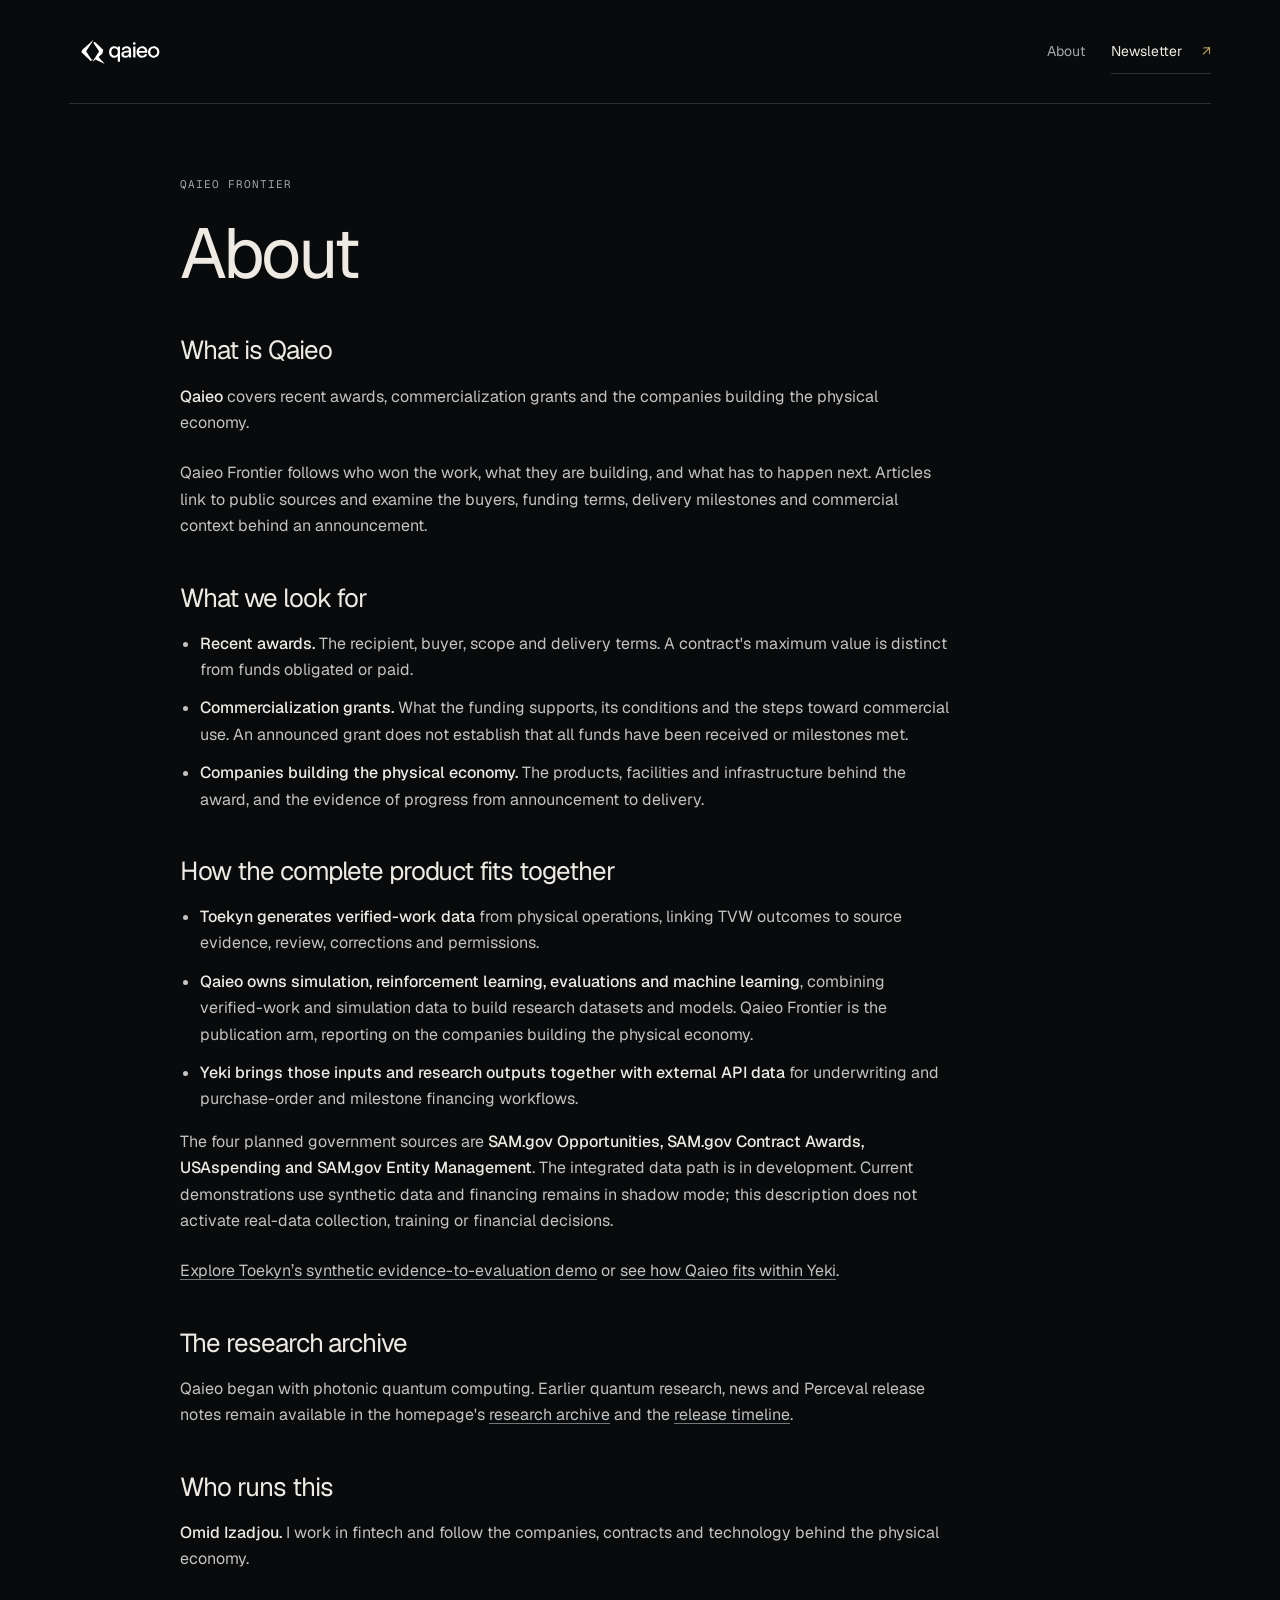
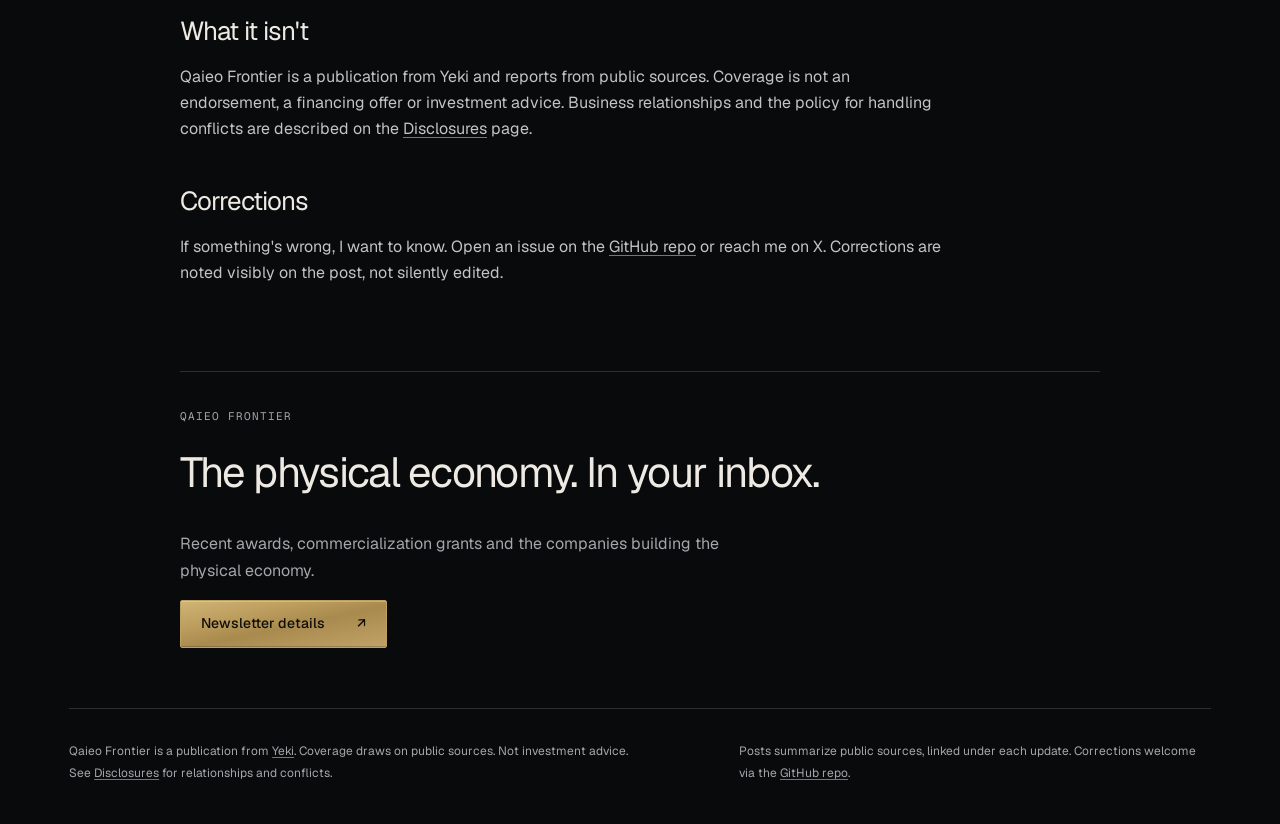
==== commit 3e069407: "Explain the connected Toekyn Qaieo and Yeki product (#12) * Explain the Toekyn Qaieo and Yeki data r" ====
--- a/site/public/about.html
+++ b/site/public/about.html
@@ -26,11 +26,11 @@
 
       <p class="eyebrow">Qaieo Frontier</p>
       <h1 class="page-title">About</h1>
-      <div class="prose"><h2>What is Qaieo</h2><p><strong>Qaieo</strong> covers recent awards, commercialization grants and the companies building the physical economy.</p><p>Qaieo Frontier follows who won the work, what they are building, and what has to happen next. Articles link to public sources and examine the buyers, funding terms, delivery milestones and commercial context behind an announcement.</p><h2>What we look for</h2><ul><li><strong>Recent awards.</strong> The recipient, buyer, scope and delivery terms. A contract's maximum value is distinct from funds obligated or paid.</li><li><strong>Commercialization grants.</strong> What the funding supports, its conditions and the steps toward commercial use. An announced grant does not establish that all funds have been received or milestones met.</li><li><strong>Companies building the physical economy.</strong> The products, facilities and infrastructure behind the award, and the evidence of progress from announcement to delivery.</li></ul><h2>The research archive</h2><p>Qaieo began with photonic quantum computing. Earlier quantum research, news and Perceval release notes remain available in the homepage's <a href="index.html#research-title">research archive</a> and the <a href="timeline.html">release timeline</a>.</p><h2>Who runs this</h2><p><strong>Omid Izadjou.</strong> I work in fintech and follow the companies, contracts and technology behind the physical economy.</p><h2>What it isn't</h2><p>Qaieo is a publication from Yeki and reports from public sources. Coverage is not an endorsement, a financing offer or investment advice. Business relationships and the policy for handling conflicts are described on the <a href="disclosures.html">Disclosures</a> page.</p><h2>Corrections</h2><p>If something's wrong, I want to know. Open an issue on the <a href="https://github.com/omeal007/qaieo">GitHub repo</a> or reach me on X. Corrections are noted visibly on the post, not silently edited.</p></div>
+      <div class="prose"><h2>What is Qaieo</h2><p><strong>Qaieo</strong> covers recent awards, commercialization grants and the companies building the physical economy.</p><p>Qaieo Frontier follows who won the work, what they are building, and what has to happen next. Articles link to public sources and examine the buyers, funding terms, delivery milestones and commercial context behind an announcement.</p><h2>What we look for</h2><ul><li><strong>Recent awards.</strong> The recipient, buyer, scope and delivery terms. A contract's maximum value is distinct from funds obligated or paid.</li><li><strong>Commercialization grants.</strong> What the funding supports, its conditions and the steps toward commercial use. An announced grant does not establish that all funds have been received or milestones met.</li><li><strong>Companies building the physical economy.</strong> The products, facilities and infrastructure behind the award, and the evidence of progress from announcement to delivery.</li></ul><h2>How the complete product fits together</h2><ul><li><strong>Toekyn generates verified-work data</strong> from physical operations, linking TVW outcomes to source evidence, review, corrections and permissions.</li><li><strong>Qaieo owns simulation, reinforcement learning, evaluations and machine learning</strong>, combining verified-work and simulation data to build research datasets and models. Qaieo Frontier is the publication arm, reporting on the companies building the physical economy.</li><li><strong>Yeki brings those inputs and research outputs together with external API data</strong> for underwriting and purchase-order and milestone financing workflows.</li></ul><p>The four planned government sources are <strong>SAM.gov Opportunities, SAM.gov Contract Awards, USAspending and SAM.gov Entity Management</strong>. The integrated data path is in development. Current demonstrations use synthetic data and financing remains in shadow mode; this description does not activate real-data collection, training or financial decisions.</p><p><a href="https://toekyn.com/demo/">Explore Toekyn’s synthetic evidence-to-evaluation demo</a> or <a href="https://yeki.ai/qaieo">see how Qaieo fits within Yeki</a>.</p><h2>The research archive</h2><p>Qaieo began with photonic quantum computing. Earlier quantum research, news and Perceval release notes remain available in the homepage's <a href="index.html#research-title">research archive</a> and the <a href="timeline.html">release timeline</a>.</p><h2>Who runs this</h2><p><strong>Omid Izadjou.</strong> I work in fintech and follow the companies, contracts and technology behind the physical economy.</p><h2>What it isn't</h2><p>Qaieo Frontier is a publication from Yeki and reports from public sources. Coverage is not an endorsement, a financing offer or investment advice. Business relationships and the policy for handling conflicts are described on the <a href="disclosures.html">Disclosures</a> page.</p><h2>Corrections</h2><p>If something's wrong, I want to know. Open an issue on the <a href="https://github.com/omeal007/qaieo">GitHub repo</a> or reach me on X. Corrections are noted visibly on the post, not silently edited.</p></div>
 <aside class="document-signup"><p class="eyebrow">Qaieo Frontier</p><h2>The physical economy. In your inbox.</h2><p>Recent awards, commercialization grants and the companies building the physical economy.</p><a class="button" href="index.html#newsletter">Newsletter details <span aria-hidden="true">↗</span></a></aside>
     </main>
     <footer class="site">
-      <p>Qaieo is a publication from <a href="https://yeki.ai">Yeki</a>. Coverage draws on public sources. Not investment advice. See <a href="disclosures.html">Disclosures</a> for relationships and conflicts.</p>
+      <p>Qaieo Frontier is a publication from <a href="https://yeki.ai">Yeki</a>. Coverage draws on public sources. Not investment advice. See <a href="disclosures.html">Disclosures</a> for relationships and conflicts.</p>
       <p>Posts summarize public sources, linked under each update. Corrections welcome via the <a href="https://github.com/omeal007/qaieo">GitHub repo</a>.</p>
     </footer>
   </div>
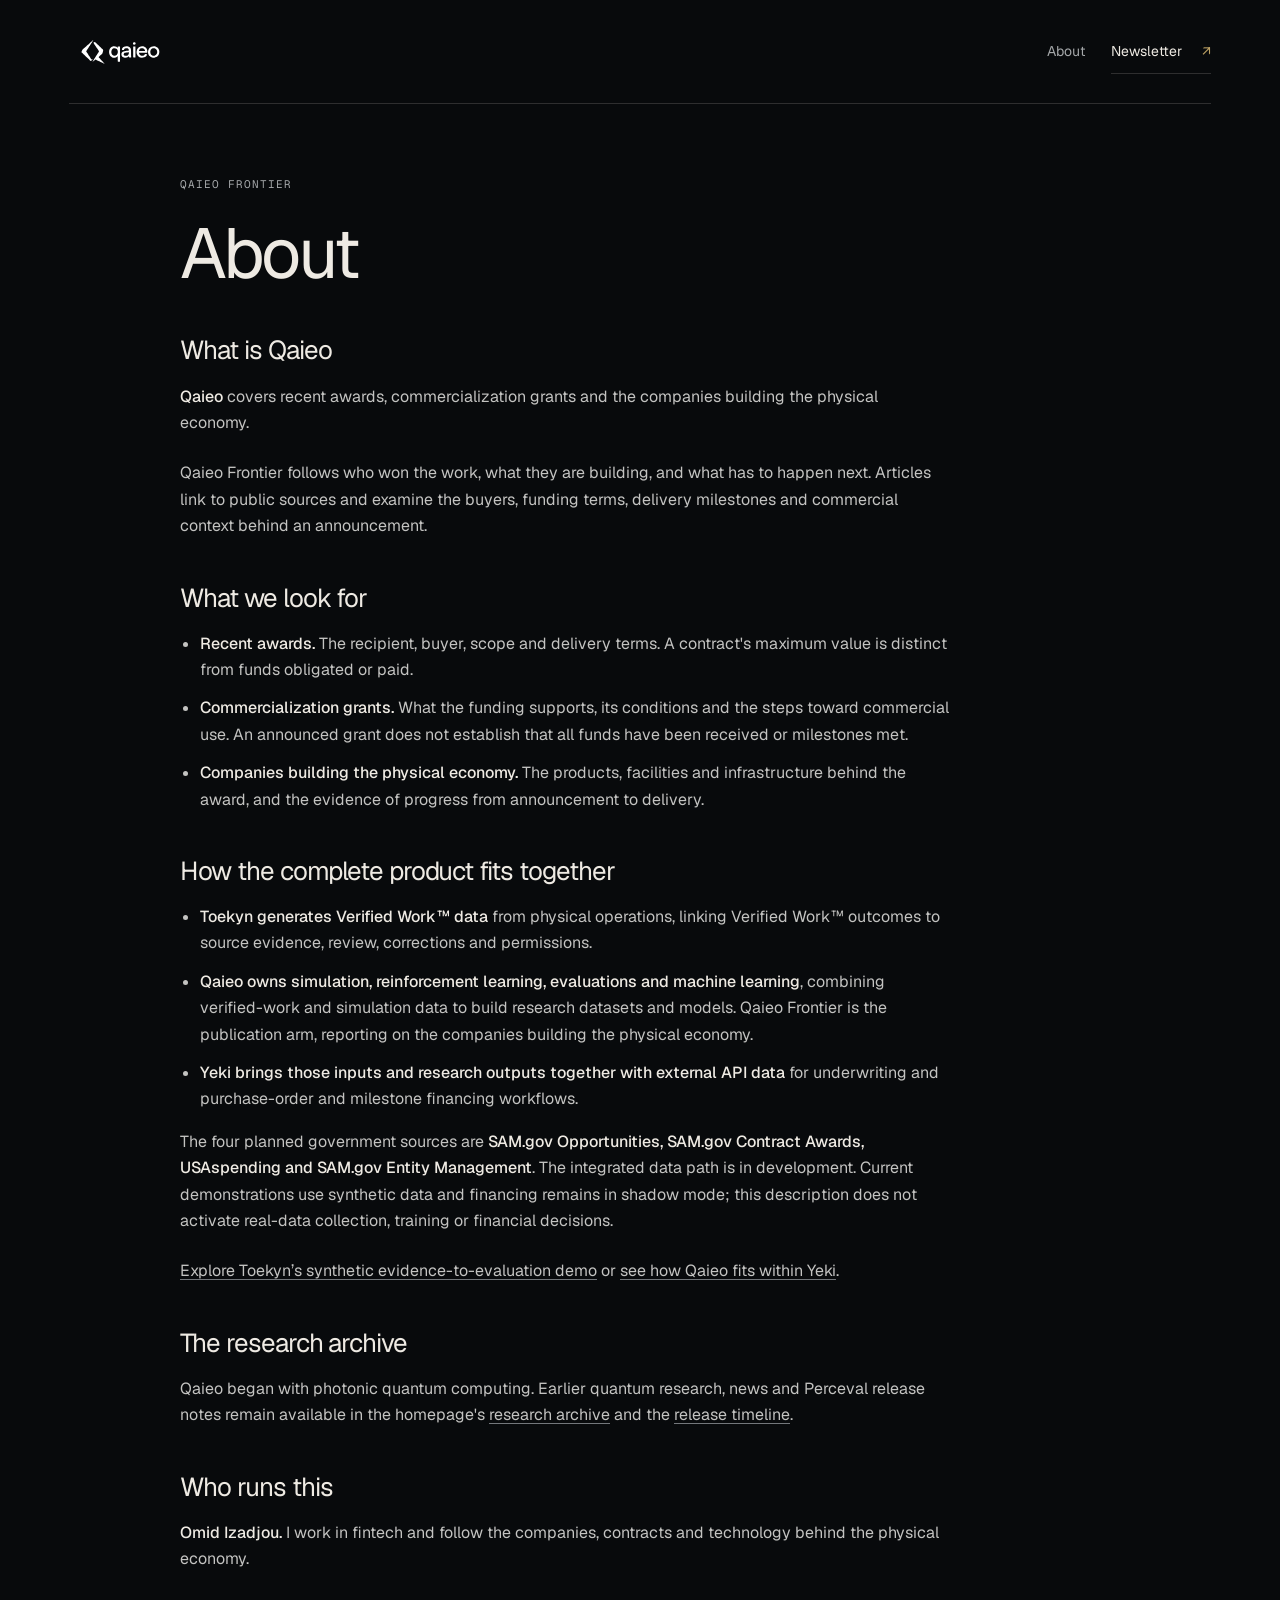
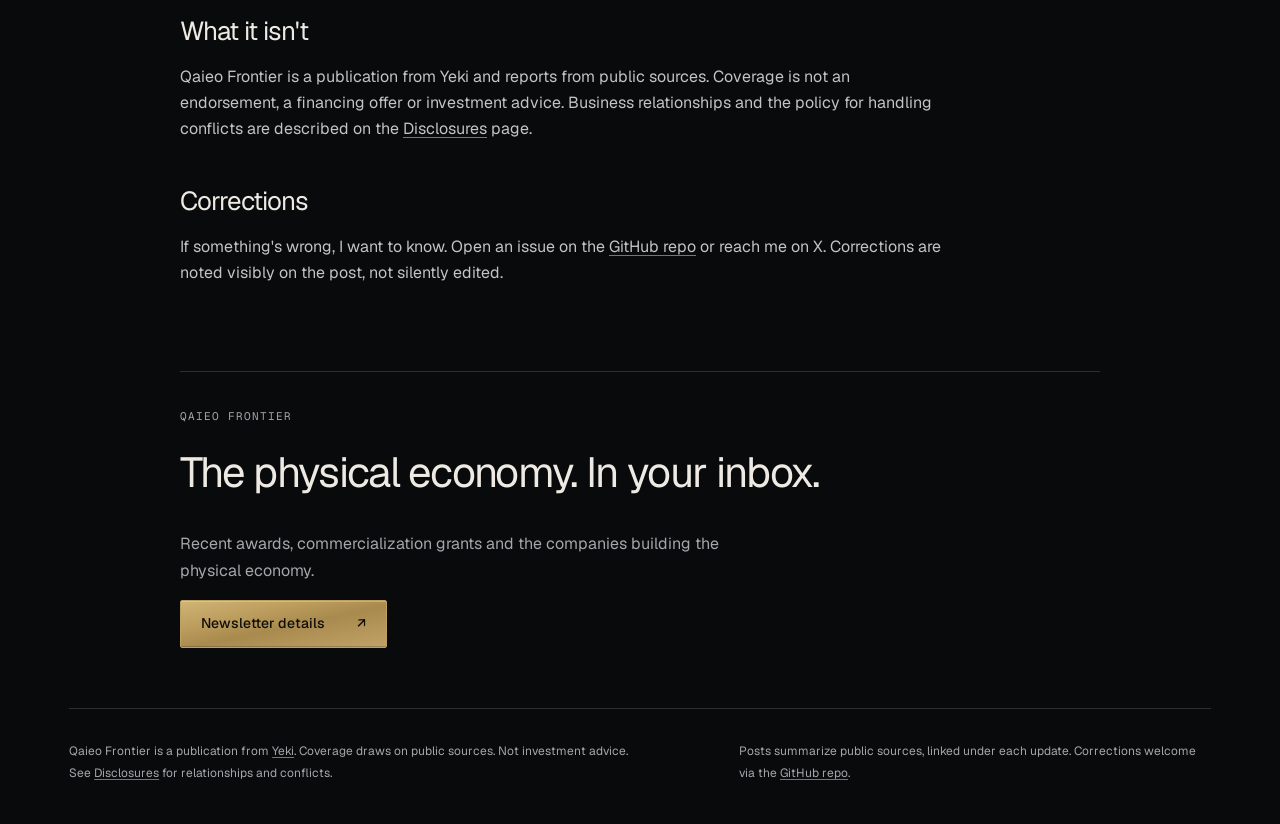
==== commit feb97144: "Use Verified Work trademark naming across Qaieo site" ====
--- a/site/public/about.html
+++ b/site/public/about.html
@@ -26,7 +26,7 @@
 
       <p class="eyebrow">Qaieo Frontier</p>
       <h1 class="page-title">About</h1>
-      <div class="prose"><h2>What is Qaieo</h2><p><strong>Qaieo</strong> covers recent awards, commercialization grants and the companies building the physical economy.</p><p>Qaieo Frontier follows who won the work, what they are building, and what has to happen next. Articles link to public sources and examine the buyers, funding terms, delivery milestones and commercial context behind an announcement.</p><h2>What we look for</h2><ul><li><strong>Recent awards.</strong> The recipient, buyer, scope and delivery terms. A contract's maximum value is distinct from funds obligated or paid.</li><li><strong>Commercialization grants.</strong> What the funding supports, its conditions and the steps toward commercial use. An announced grant does not establish that all funds have been received or milestones met.</li><li><strong>Companies building the physical economy.</strong> The products, facilities and infrastructure behind the award, and the evidence of progress from announcement to delivery.</li></ul><h2>How the complete product fits together</h2><ul><li><strong>Toekyn generates verified-work data</strong> from physical operations, linking TVW outcomes to source evidence, review, corrections and permissions.</li><li><strong>Qaieo owns simulation, reinforcement learning, evaluations and machine learning</strong>, combining verified-work and simulation data to build research datasets and models. Qaieo Frontier is the publication arm, reporting on the companies building the physical economy.</li><li><strong>Yeki brings those inputs and research outputs together with external API data</strong> for underwriting and purchase-order and milestone financing workflows.</li></ul><p>The four planned government sources are <strong>SAM.gov Opportunities, SAM.gov Contract Awards, USAspending and SAM.gov Entity Management</strong>. The integrated data path is in development. Current demonstrations use synthetic data and financing remains in shadow mode; this description does not activate real-data collection, training or financial decisions.</p><p><a href="https://toekyn.com/demo/">Explore Toekyn’s synthetic evidence-to-evaluation demo</a> or <a href="https://yeki.ai/qaieo">see how Qaieo fits within Yeki</a>.</p><h2>The research archive</h2><p>Qaieo began with photonic quantum computing. Earlier quantum research, news and Perceval release notes remain available in the homepage's <a href="index.html#research-title">research archive</a> and the <a href="timeline.html">release timeline</a>.</p><h2>Who runs this</h2><p><strong>Omid Izadjou.</strong> I work in fintech and follow the companies, contracts and technology behind the physical economy.</p><h2>What it isn't</h2><p>Qaieo Frontier is a publication from Yeki and reports from public sources. Coverage is not an endorsement, a financing offer or investment advice. Business relationships and the policy for handling conflicts are described on the <a href="disclosures.html">Disclosures</a> page.</p><h2>Corrections</h2><p>If something's wrong, I want to know. Open an issue on the <a href="https://github.com/omeal007/qaieo">GitHub repo</a> or reach me on X. Corrections are noted visibly on the post, not silently edited.</p></div>
+      <div class="prose"><h2>What is Qaieo</h2><p><strong>Qaieo</strong> covers recent awards, commercialization grants and the companies building the physical economy.</p><p>Qaieo Frontier follows who won the work, what they are building, and what has to happen next. Articles link to public sources and examine the buyers, funding terms, delivery milestones and commercial context behind an announcement.</p><h2>What we look for</h2><ul><li><strong>Recent awards.</strong> The recipient, buyer, scope and delivery terms. A contract's maximum value is distinct from funds obligated or paid.</li><li><strong>Commercialization grants.</strong> What the funding supports, its conditions and the steps toward commercial use. An announced grant does not establish that all funds have been received or milestones met.</li><li><strong>Companies building the physical economy.</strong> The products, facilities and infrastructure behind the award, and the evidence of progress from announcement to delivery.</li></ul><h2>How the complete product fits together</h2><ul><li><strong>Toekyn generates Verified Work™ data</strong> from physical operations, linking Verified Work™ outcomes to source evidence, review, corrections and permissions.</li><li><strong>Qaieo owns simulation, reinforcement learning, evaluations and machine learning</strong>, combining verified-work and simulation data to build research datasets and models. Qaieo Frontier is the publication arm, reporting on the companies building the physical economy.</li><li><strong>Yeki brings those inputs and research outputs together with external API data</strong> for underwriting and purchase-order and milestone financing workflows.</li></ul><p>The four planned government sources are <strong>SAM.gov Opportunities, SAM.gov Contract Awards, USAspending and SAM.gov Entity Management</strong>. The integrated data path is in development. Current demonstrations use synthetic data and financing remains in shadow mode; this description does not activate real-data collection, training or financial decisions.</p><p><a href="https://toekyn.com/demo/">Explore Toekyn’s synthetic evidence-to-evaluation demo</a> or <a href="https://yeki.ai/qaieo">see how Qaieo fits within Yeki</a>.</p><h2>The research archive</h2><p>Qaieo began with photonic quantum computing. Earlier quantum research, news and Perceval release notes remain available in the homepage's <a href="index.html#research-title">research archive</a> and the <a href="timeline.html">release timeline</a>.</p><h2>Who runs this</h2><p><strong>Omid Izadjou.</strong> I work in fintech and follow the companies, contracts and technology behind the physical economy.</p><h2>What it isn't</h2><p>Qaieo Frontier is a publication from Yeki and reports from public sources. Coverage is not an endorsement, a financing offer or investment advice. Business relationships and the policy for handling conflicts are described on the <a href="disclosures.html">Disclosures</a> page.</p><h2>Corrections</h2><p>If something's wrong, I want to know. Open an issue on the <a href="https://github.com/omeal007/qaieo">GitHub repo</a> or reach me on X. Corrections are noted visibly on the post, not silently edited.</p></div>
 <aside class="document-signup"><p class="eyebrow">Qaieo Frontier</p><h2>The physical economy. In your inbox.</h2><p>Recent awards, commercialization grants and the companies building the physical economy.</p><a class="button" href="index.html#newsletter">Newsletter details <span aria-hidden="true">↗</span></a></aside>
     </main>
     <footer class="site">
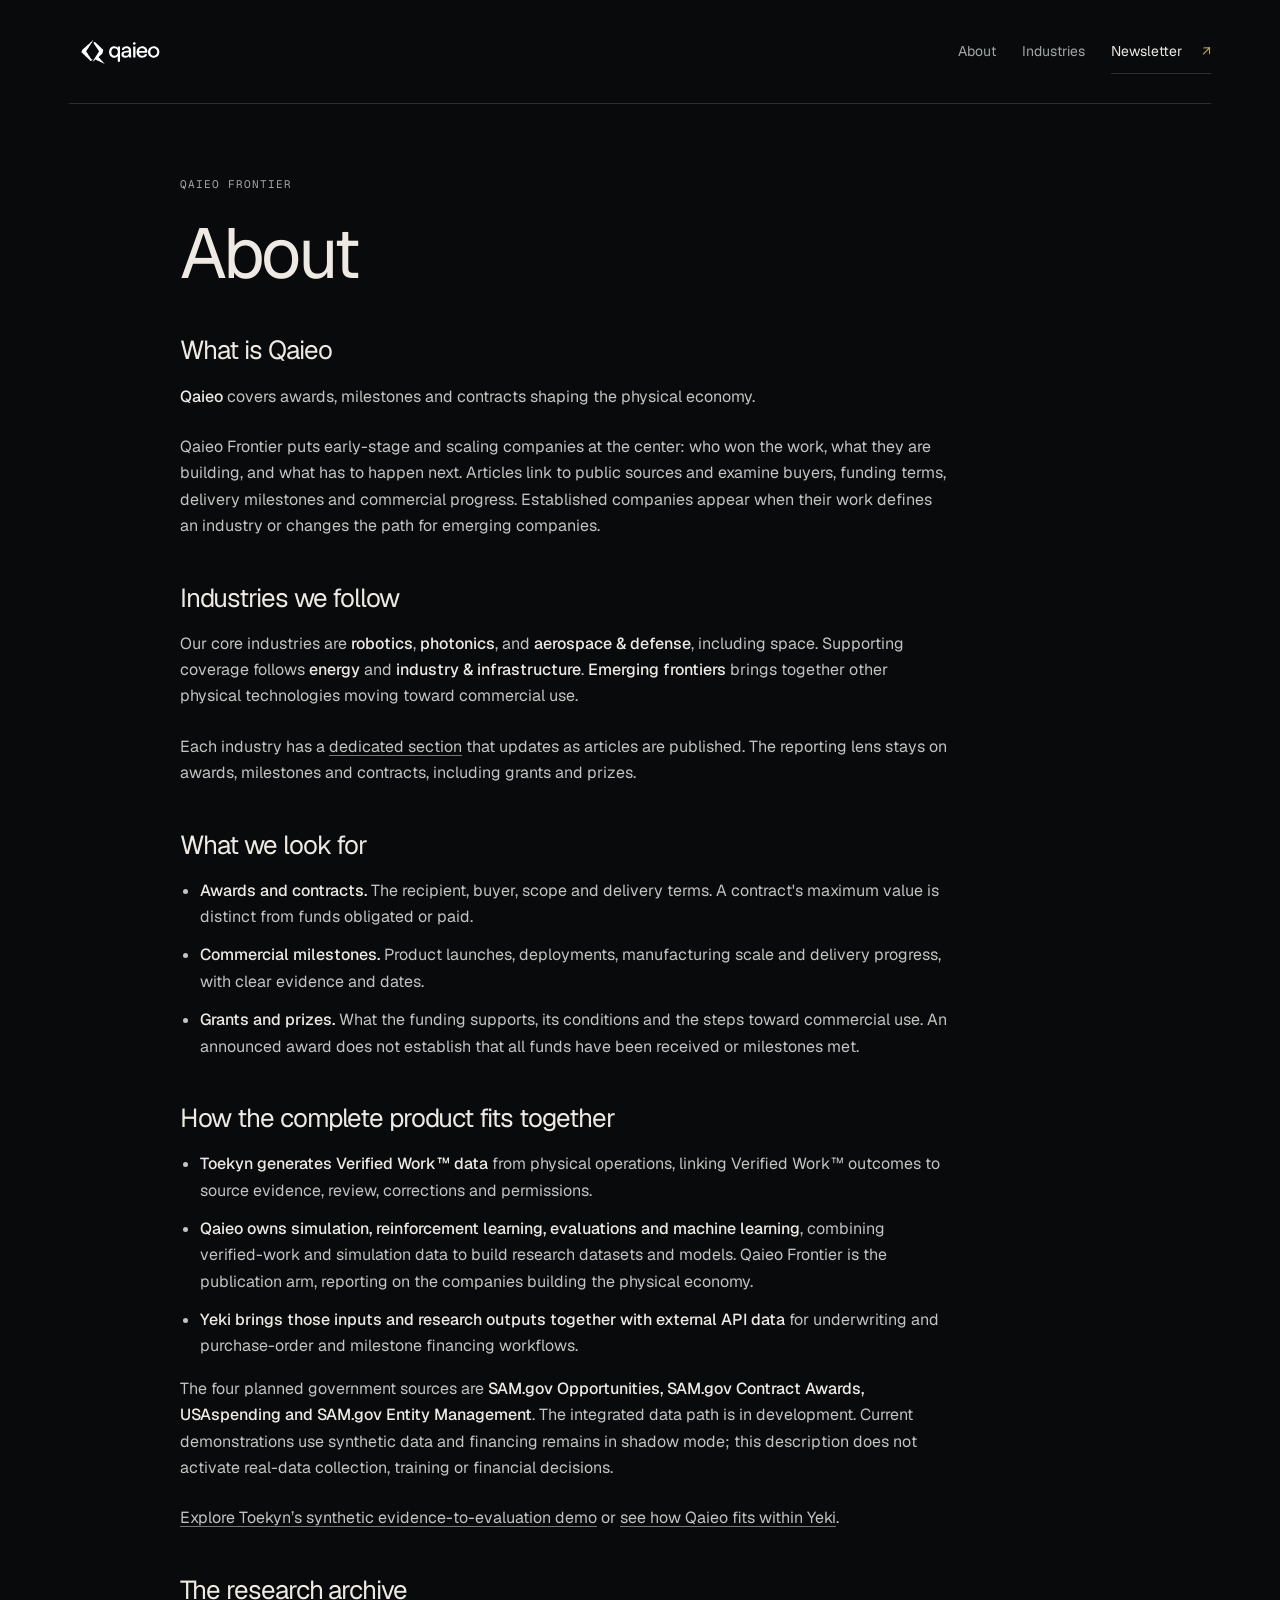
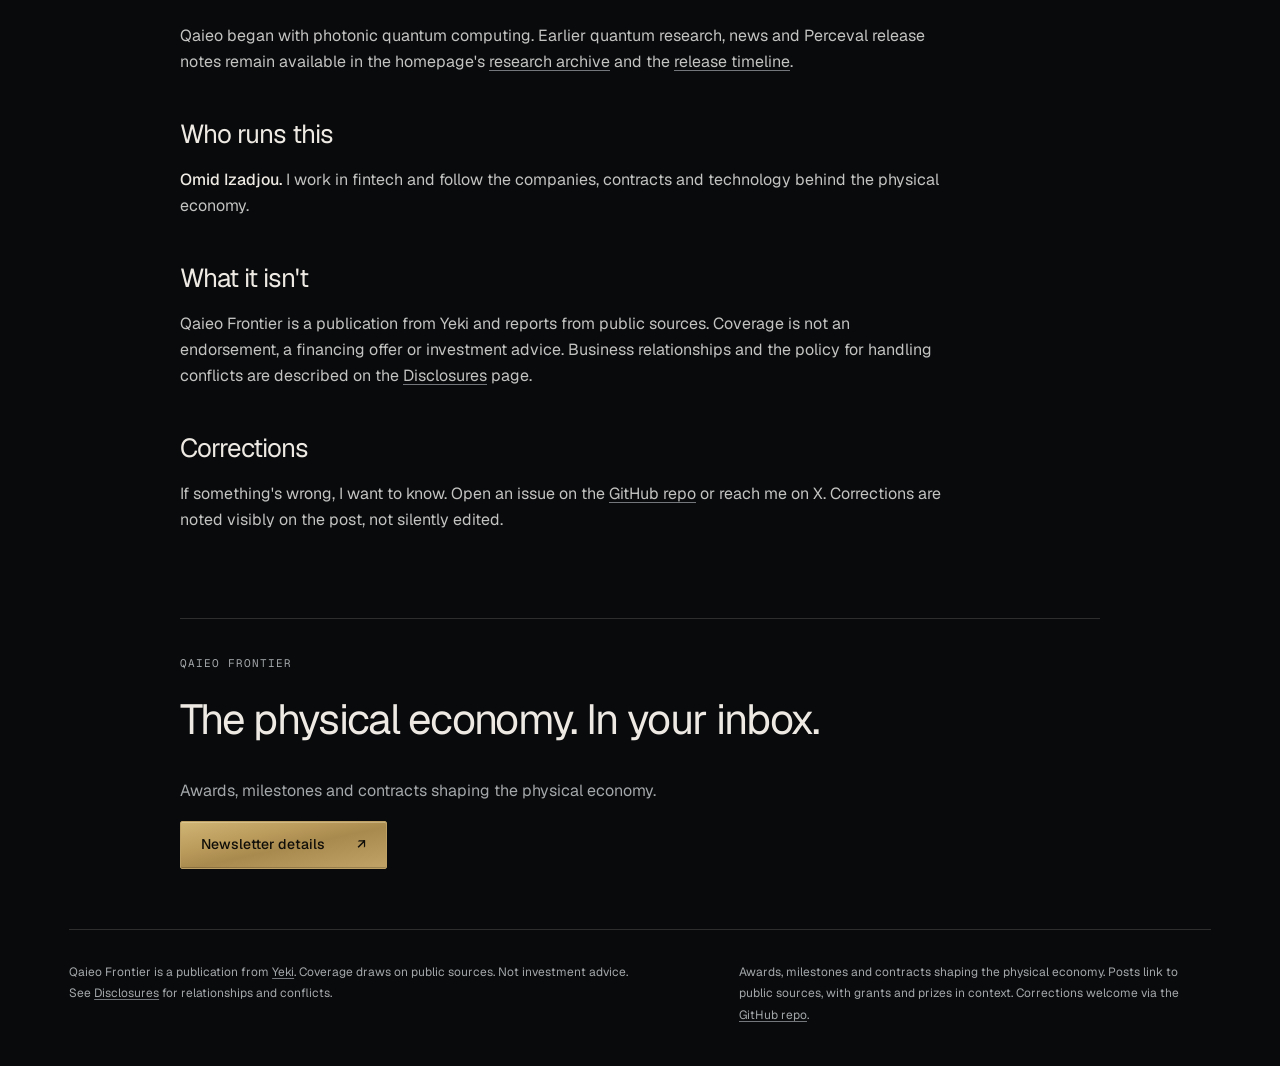
==== commit 1a035a42: "Focus Frontier coverage on industries and commercial milestones" ====
--- a/site/public/about.html
+++ b/site/public/about.html
@@ -4,7 +4,7 @@
   <meta charset="UTF-8" />
   <meta name="viewport" content="width=device-width, initial-scale=1.0" />
   <title>Qaieo, About</title>
-  <meta name="description" content="About Qaieo: recent awards, commercialization grants and the companies building the physical economy." />
+  <meta name="description" content="About Qaieo: awards, milestones and contracts shaping the physical economy, with early-stage and scaling companies at the center." />
   <meta name="theme-color" content="#080a0c" />
   <link rel="preload" href="fonts/Geist-Variable.woff2" as="font" type="font/woff2" crossorigin />
   <link rel="stylesheet" href="style.css" />
@@ -19,6 +19,7 @@
 
     <nav class="nav" aria-label="Primary">
       <a href="about.html">About</a>
+      <a href="index.html#industries">Industries</a>
       <a class="nav-signup" href="index.html#newsletter">Newsletter <span aria-hidden="true">↗</span></a>
     </nav>
     </header>
@@ -26,12 +27,12 @@
 
       <p class="eyebrow">Qaieo Frontier</p>
       <h1 class="page-title">About</h1>
-      <div class="prose"><h2>What is Qaieo</h2><p><strong>Qaieo</strong> covers recent awards, commercialization grants and the companies building the physical economy.</p><p>Qaieo Frontier follows who won the work, what they are building, and what has to happen next. Articles link to public sources and examine the buyers, funding terms, delivery milestones and commercial context behind an announcement.</p><h2>What we look for</h2><ul><li><strong>Recent awards.</strong> The recipient, buyer, scope and delivery terms. A contract's maximum value is distinct from funds obligated or paid.</li><li><strong>Commercialization grants.</strong> What the funding supports, its conditions and the steps toward commercial use. An announced grant does not establish that all funds have been received or milestones met.</li><li><strong>Companies building the physical economy.</strong> The products, facilities and infrastructure behind the award, and the evidence of progress from announcement to delivery.</li></ul><h2>How the complete product fits together</h2><ul><li><strong>Toekyn generates Verified Work™ data</strong> from physical operations, linking Verified Work™ outcomes to source evidence, review, corrections and permissions.</li><li><strong>Qaieo owns simulation, reinforcement learning, evaluations and machine learning</strong>, combining verified-work and simulation data to build research datasets and models. Qaieo Frontier is the publication arm, reporting on the companies building the physical economy.</li><li><strong>Yeki brings those inputs and research outputs together with external API data</strong> for underwriting and purchase-order and milestone financing workflows.</li></ul><p>The four planned government sources are <strong>SAM.gov Opportunities, SAM.gov Contract Awards, USAspending and SAM.gov Entity Management</strong>. The integrated data path is in development. Current demonstrations use synthetic data and financing remains in shadow mode; this description does not activate real-data collection, training or financial decisions.</p><p><a href="https://toekyn.com/demo/">Explore Toekyn’s synthetic evidence-to-evaluation demo</a> or <a href="https://yeki.ai/qaieo">see how Qaieo fits within Yeki</a>.</p><h2>The research archive</h2><p>Qaieo began with photonic quantum computing. Earlier quantum research, news and Perceval release notes remain available in the homepage's <a href="index.html#research-title">research archive</a> and the <a href="timeline.html">release timeline</a>.</p><h2>Who runs this</h2><p><strong>Omid Izadjou.</strong> I work in fintech and follow the companies, contracts and technology behind the physical economy.</p><h2>What it isn't</h2><p>Qaieo Frontier is a publication from Yeki and reports from public sources. Coverage is not an endorsement, a financing offer or investment advice. Business relationships and the policy for handling conflicts are described on the <a href="disclosures.html">Disclosures</a> page.</p><h2>Corrections</h2><p>If something's wrong, I want to know. Open an issue on the <a href="https://github.com/omeal007/qaieo">GitHub repo</a> or reach me on X. Corrections are noted visibly on the post, not silently edited.</p></div>
-<aside class="document-signup"><p class="eyebrow">Qaieo Frontier</p><h2>The physical economy. In your inbox.</h2><p>Recent awards, commercialization grants and the companies building the physical economy.</p><a class="button" href="index.html#newsletter">Newsletter details <span aria-hidden="true">↗</span></a></aside>
+      <div class="prose"><h2>What is Qaieo</h2><p><strong>Qaieo</strong> covers awards, milestones and contracts shaping the physical economy.</p><p>Qaieo Frontier puts early-stage and scaling companies at the center: who won the work, what they are building, and what has to happen next. Articles link to public sources and examine buyers, funding terms, delivery milestones and commercial progress. Established companies appear when their work defines an industry or changes the path for emerging companies.</p><h2>Industries we follow</h2><p>Our core industries are <strong>robotics</strong>, <strong>photonics</strong>, and <strong>aerospace &amp; defense</strong>, including space. Supporting coverage follows <strong>energy</strong> and <strong>industry &amp; infrastructure</strong>. <strong>Emerging frontiers</strong> brings together other physical technologies moving toward commercial use.</p><p>Each industry has a <a href="index.html#industries">dedicated section</a> that updates as articles are published. The reporting lens stays on awards, milestones and contracts, including grants and prizes.</p><h2>What we look for</h2><ul><li><strong>Awards and contracts.</strong> The recipient, buyer, scope and delivery terms. A contract's maximum value is distinct from funds obligated or paid.</li><li><strong>Commercial milestones.</strong> Product launches, deployments, manufacturing scale and delivery progress, with clear evidence and dates.</li><li><strong>Grants and prizes.</strong> What the funding supports, its conditions and the steps toward commercial use. An announced award does not establish that all funds have been received or milestones met.</li></ul><h2>How the complete product fits together</h2><ul><li><strong>Toekyn generates Verified Work™ data</strong> from physical operations, linking Verified Work™ outcomes to source evidence, review, corrections and permissions.</li><li><strong>Qaieo owns simulation, reinforcement learning, evaluations and machine learning</strong>, combining verified-work and simulation data to build research datasets and models. Qaieo Frontier is the publication arm, reporting on the companies building the physical economy.</li><li><strong>Yeki brings those inputs and research outputs together with external API data</strong> for underwriting and purchase-order and milestone financing workflows.</li></ul><p>The four planned government sources are <strong>SAM.gov Opportunities, SAM.gov Contract Awards, USAspending and SAM.gov Entity Management</strong>. The integrated data path is in development. Current demonstrations use synthetic data and financing remains in shadow mode; this description does not activate real-data collection, training or financial decisions.</p><p><a href="https://toekyn.com/demo/">Explore Toekyn’s synthetic evidence-to-evaluation demo</a> or <a href="https://yeki.ai/qaieo">see how Qaieo fits within Yeki</a>.</p><h2>The research archive</h2><p>Qaieo began with photonic quantum computing. Earlier quantum research, news and Perceval release notes remain available in the homepage's <a href="index.html#research-title">research archive</a> and the <a href="timeline.html">release timeline</a>.</p><h2>Who runs this</h2><p><strong>Omid Izadjou.</strong> I work in fintech and follow the companies, contracts and technology behind the physical economy.</p><h2>What it isn't</h2><p>Qaieo Frontier is a publication from Yeki and reports from public sources. Coverage is not an endorsement, a financing offer or investment advice. Business relationships and the policy for handling conflicts are described on the <a href="disclosures.html">Disclosures</a> page.</p><h2>Corrections</h2><p>If something's wrong, I want to know. Open an issue on the <a href="https://github.com/omeal007/qaieo">GitHub repo</a> or reach me on X. Corrections are noted visibly on the post, not silently edited.</p></div>
+<aside class="document-signup"><p class="eyebrow">Qaieo Frontier</p><h2>The physical economy. In your inbox.</h2><p>Awards, milestones and contracts shaping the physical economy.</p><a class="button" href="index.html#newsletter">Newsletter details <span aria-hidden="true">↗</span></a></aside>
     </main>
     <footer class="site">
       <p>Qaieo Frontier is a publication from <a href="https://yeki.ai">Yeki</a>. Coverage draws on public sources. Not investment advice. See <a href="disclosures.html">Disclosures</a> for relationships and conflicts.</p>
-      <p>Posts summarize public sources, linked under each update. Corrections welcome via the <a href="https://github.com/omeal007/qaieo">GitHub repo</a>.</p>
+      <p>Awards, milestones and contracts shaping the physical economy. Posts link to public sources, with grants and prizes in context. Corrections welcome via the <a href="https://github.com/omeal007/qaieo">GitHub repo</a>.</p>
     </footer>
   </div>
 </body>
--- a/site/public/style.css
+++ b/site/public/style.css
@@ -108,6 +108,9 @@
 .frontier-post .post-source { margin: 0; padding: 0; font-size: 12px; color: var(--muted); line-height: 1.6; }
 
 /* Research and source material remain full, readable articles with stable anchors. */
+.industry-index { padding: 0 0 40px; }
+.industry-index .section-heading > p:not(.eyebrow) { max-width: 65ch; }
+.industry-nav { display: flex; flex-wrap: wrap; gap: 8px 28px; }
 .agenda { padding: 64px 0; }
 .section-heading h2 { font-size: clamp(32px, 3vw, 44px); margin-bottom: 20px; }
 .section-heading .eyebrow { margin-bottom: 16px; }
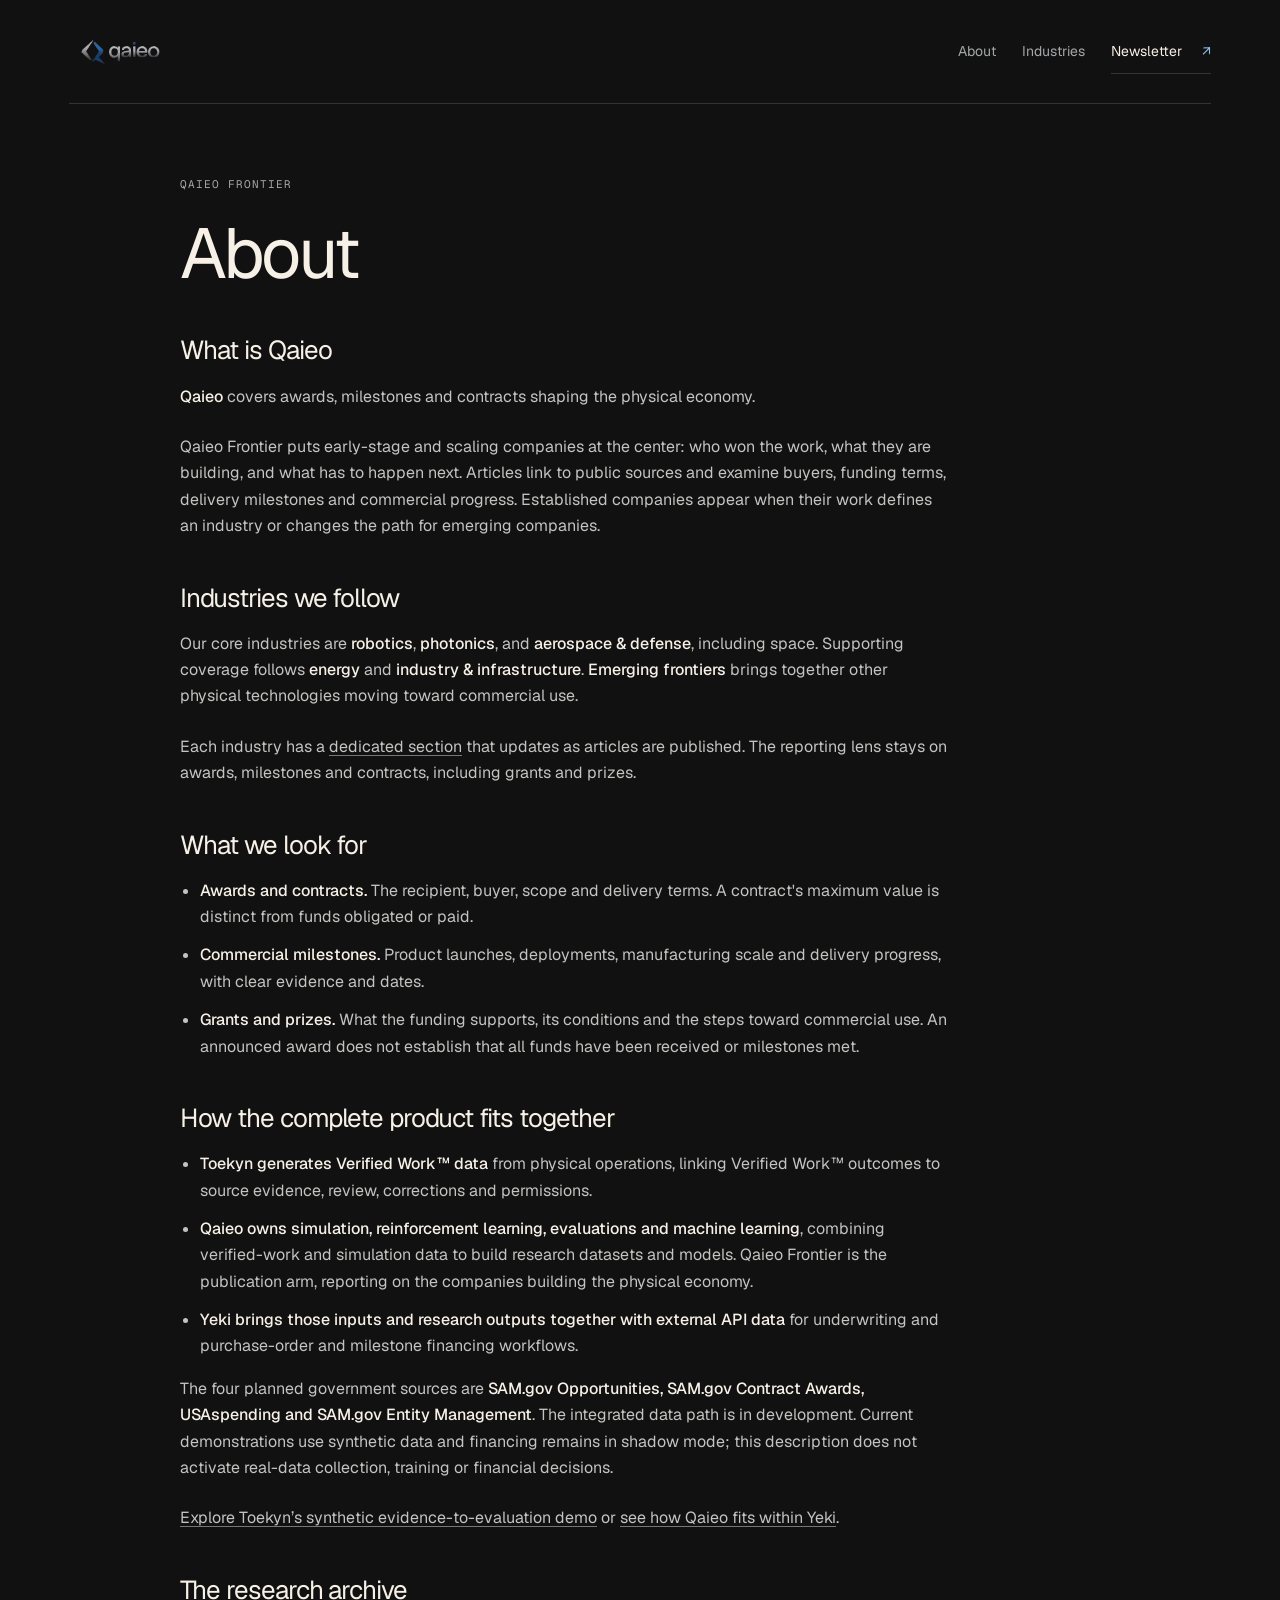
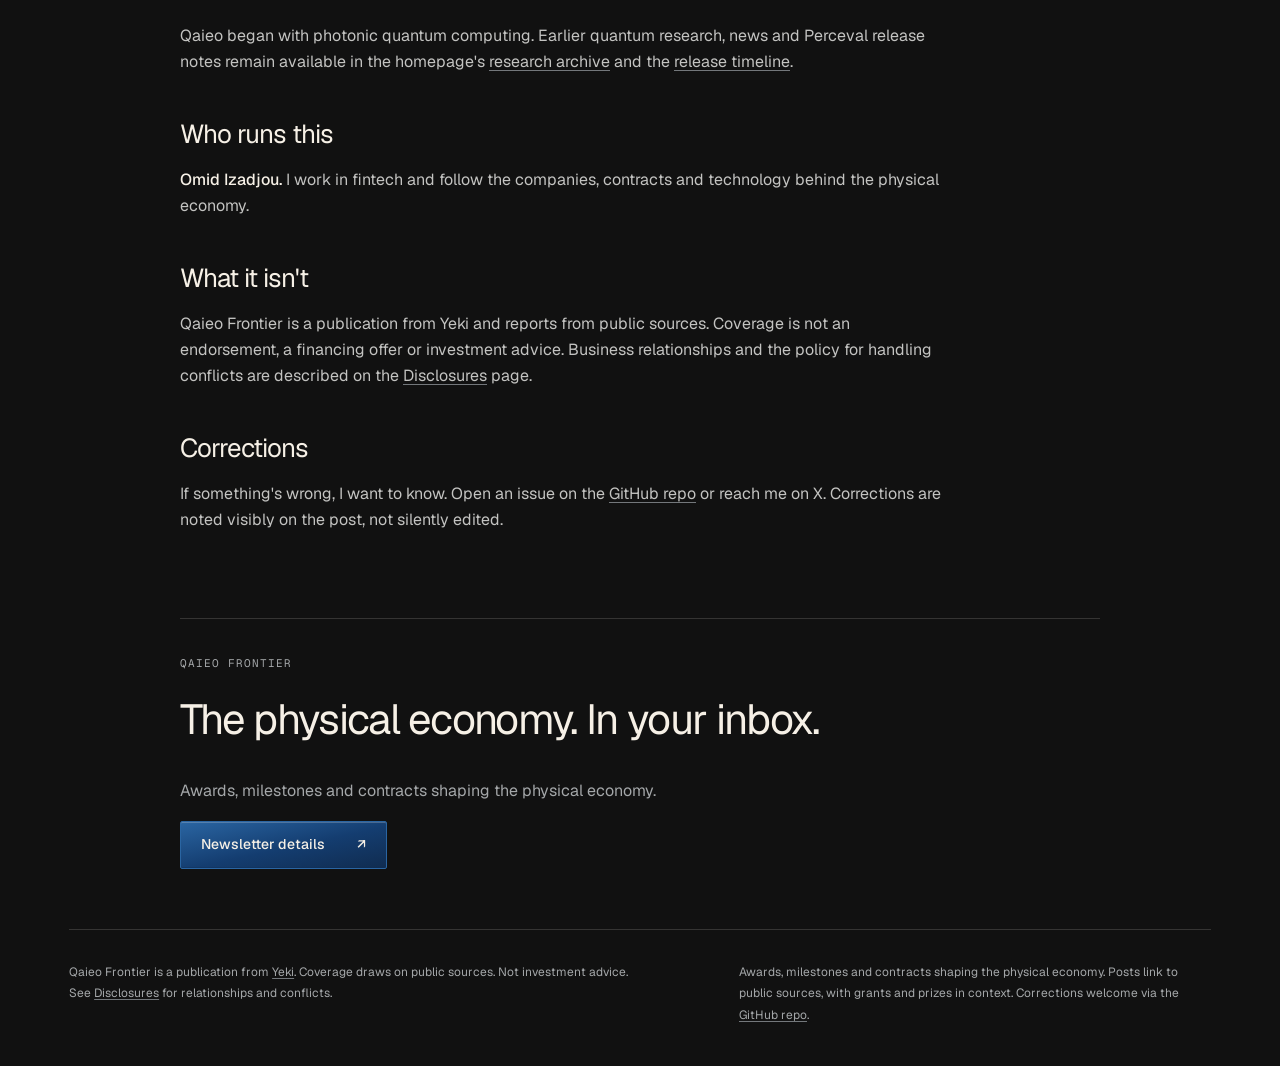
==== commit ce2cf69d: "Apply approved blue Qaieo website branding" ====
--- a/site/public/about.html
+++ b/site/public/about.html
@@ -5,17 +5,18 @@
   <meta name="viewport" content="width=device-width, initial-scale=1.0" />
   <title>Qaieo, About</title>
   <meta name="description" content="About Qaieo: awards, milestones and contracts shaping the physical economy, with early-stage and scaling companies at the center." />
-  <meta name="theme-color" content="#080a0c" />
+  <meta name="theme-color" content="#143D70" />
   <link rel="preload" href="fonts/Geist-Variable.woff2" as="font" type="font/woff2" crossorigin />
   <link rel="stylesheet" href="style.css" />
-  <link rel="icon" type="image/png" href="logos/qaieo-avatar.png" />
+  <link rel="icon" type="image/svg+xml" href="logos/qaieo-favicon-ivory.svg" />
+  <link rel="icon" type="image/svg+xml" href="logos/qaieo-favicon-dark.svg" media="(prefers-color-scheme: dark)" />
   <link rel="alternate" type="application/rss+xml" title="Qaieo" href="feed.xml" />
 </head>
 <body>
   <a class="skip-link" href="#main">Skip to content</a>
   <div class="wrap">
     <header class="site">
-      <a href="index.html" class="home-link" aria-label="Qaieo home"><img class="brand-logo" src="logos/qaieo-logo-white.svg" alt="Qaieo" width="1544" height="576" /></a>
+      <a href="index.html" class="home-link" aria-label="Qaieo home"><img class="brand-logo" src="logos/qaieo-lockup-animated.svg" alt="Qaieo" width="1544" height="576" /></a>
 
     <nav class="nav" aria-label="Primary">
       <a href="about.html">About</a>
--- a/site/public/style.css
+++ b/site/public/style.css
@@ -15,17 +15,22 @@
 
 :root {
   color-scheme: dark;
-  --bg: #080a0c;
-  --surface: #101316;
-  --text: #eeeae3;
+  --brand-primary: #143D70;
+  --brand-highlight: #2A65A2;
+  --brand-shadow: #102C50;
+  --brand-gold: #D8B77A;
+  --brand-ivory: #F6F0E6;
+  --bg: #111111;
+  --surface: #15191e;
+  --text: var(--brand-ivory);
   --muted: #a4a7a9;
   --border: rgba(238, 234, 227, .16);
   --control-border: #73777b;
-  --accent: #bda164;
-  --accent-light: #d0b575;
-  --on-accent: #100e09;
-  --gold-finish: linear-gradient(168deg, #d0b575 0%, #b99a5b 35%, #a98a4e 54%, #c1a267 100%);
-  --gold-finish-hover: linear-gradient(168deg, #ddc68e 0%, #c4a76b 35%, #b4985c 54%, #d0b575 100%);
+  --accent: #93BCE8;
+  --accent-light: #BAD6F3;
+  --on-accent: var(--brand-ivory);
+  --brand-finish: linear-gradient(168deg, var(--brand-highlight), var(--brand-primary) 54%, var(--brand-shadow));
+  --brand-finish-hover: linear-gradient(168deg, var(--brand-highlight), var(--brand-primary));
   --mono: "Geist Mono", monospace;
   --brand-logo-height: 32px;
   --brand-clear-space: 8px;
@@ -48,7 +53,7 @@
 
 /* A quiet shared header keeps the lab and its publication in one place. */
 header.site { min-height: 104px; display: flex; align-items: center; justify-content: space-between; gap: 32px; border-bottom: 1px solid var(--border); }
-.home-link { display: inline-flex; flex-shrink: 0; align-items: center; min-height: 44px; padding: var(--brand-clear-space); }
+.home-link { display: inline-flex; flex-shrink: 0; align-items: center; min-height: 48px; padding: var(--brand-clear-space); }
 .brand-logo { display: block; width: auto; height: var(--brand-logo-height); max-width: none; }
 .nav { display: flex; justify-content: flex-end; flex-wrap: wrap; gap: 4px 26px; font-size: 14px; line-height: 1.3; }
 .nav a { display: inline-flex; min-height: 44px; align-items: center; color: var(--muted); }
@@ -63,11 +68,11 @@
 .hero-copy { position: relative; max-width: 650px; width: 61%; }
 .wave-visual { position: absolute; inset: 0; z-index: -2; overflow: hidden; pointer-events: none; mask-image: linear-gradient(0deg, transparent, #000 10%, #000 95%, transparent); }
 .wave-poster, .ripple-field { position: absolute; inset: 0; width: 100%; height: 100%; }
-.wave-poster { object-fit: cover; object-position: 65% center; }
+.wave-poster { filter: hue-rotate(170deg) saturate(.85); object-fit: cover; object-position: 65% center; }
 .ripple-field { opacity: 0; }
 .field-ready .ripple-field { opacity: 1; }
 .field-ready .wave-poster { visibility: hidden; }
-.hero::before { content: ""; position: absolute; inset: 0; z-index: -1; pointer-events: none; background: linear-gradient(90deg, #080a0c 3%, rgba(8,10,12,.92) 25%, rgba(8,10,12,.58) 43%, rgba(8,10,12,.04) 64%, transparent 82%); }
+.hero::before { content: ""; position: absolute; inset: 0; z-index: -1; pointer-events: none; background: linear-gradient(90deg, #111111 3%, rgba(17,17,17,.92) 25%, rgba(17,17,17,.58) 43%, rgba(17,17,17,.04) 64%, transparent 82%); }
 .field-hint { display: none; position: absolute; right: 0; bottom: 22px; margin: 0; color: var(--muted); font: 9px/1.5 var(--mono); letter-spacing: .08em; text-transform: uppercase; pointer-events: none; }
 .field-hint span { margin-right: 10px; color: var(--accent-light); font-size: 14px; }
 @media (hover: hover) and (pointer: fine) and (prefers-reduced-motion: no-preference) {
@@ -76,12 +81,12 @@
 .hero-topics { list-style: none; padding: 0; margin: 0 0 18px; }
 .hero-topics li { padding: 15px 0; border-bottom: 1px solid var(--border); font-size: 17px; letter-spacing: -.02em; }
 .hero-topics span { color: var(--accent); font: 10px var(--mono); display: block; margin-bottom: 7px; }
-.hero-note { background: linear-gradient(90deg, rgba(8,10,12,.5), transparent); }
+.hero-note { background: linear-gradient(90deg, rgba(17,17,17,.5), transparent); }
 .hero h1 { font-size: clamp(46px, 5.8vw, 86px); letter-spacing: -.055em; line-height: 1.04; max-width: 14ch; margin-bottom: 28px; }
 .hero h1 span { display: block; color: var(--muted); }
 .hero .lede { max-width: 48ch; font-size: 18px; line-height: 1.65; color: var(--muted); margin: 0 0 32px; }
-.button { display: inline-flex; align-items: center; justify-content: space-between; gap: 32px; min-height: 48px; padding: 11px 20px; border: 1px solid var(--accent); border-radius: 2px; background: var(--gold-finish); box-shadow: inset 0 1px 0 rgba(241,228,190,.36), inset 0 -1px 0 rgba(38,30,14,.24); color: var(--on-accent); font-size: 14px; font-weight: 500; transition: background .18s ease, border-color .18s ease; }
-.button:hover { background: var(--gold-finish-hover); border-color: var(--accent-light); color: var(--on-accent); }
+.button { display: inline-flex; align-items: center; justify-content: space-between; gap: 32px; min-height: 48px; padding: 11px 20px; border: 1px solid var(--accent); border-radius: 2px; background: var(--brand-finish); box-shadow: inset 0 1px 0 rgba(220,220,224,.25), inset 0 -1px 0 rgba(16,44,80,.35); color: var(--on-accent); font-size: 14px; font-weight: 500; transition: background .18s ease, border-color .18s ease; }
+.button:hover { background: var(--brand-finish-hover); border-color: var(--accent-light); color: var(--on-accent); }
 .hero-note { padding: 26px 0 8px; border-top: 1px solid var(--border); }
 .hero-note .eyebrow { margin-bottom: 22px; }
 .hero-question { font-size: 19px; line-height: 1.8; letter-spacing: -.025em; margin-bottom: 28px; }
@@ -166,10 +171,10 @@
 .hero-signup input { font: inherit; border-radius: 2px; }
 .hero-signup input[type="email"] { min-width: 0; flex: 1; min-height: 54px; padding: 14px 16px; border: 1px solid var(--control-border); background: rgba(16,19,22,.9); color: var(--text); }
 .hero-signup input[type="email"]::placeholder { color: var(--muted); opacity: 1; }
-.hero-signup input[type="submit"] { min-height: 54px; padding: 14px 28px; border: 1px solid var(--accent); background: var(--gold-finish); box-shadow: inset 0 1px 0 rgba(241,228,190,.36), inset 0 -1px 0 rgba(38,30,14,.24); color: var(--on-accent); font-size: 15px; font-weight: 500; cursor: pointer; }
-.hero-signup input[type="submit"]:hover { background: var(--gold-finish-hover); border-color: var(--accent-light); }
+.hero-signup input[type="submit"] { min-height: 54px; padding: 14px 28px; border: 1px solid var(--accent); background: var(--brand-finish); box-shadow: inset 0 1px 0 rgba(220,220,224,.25), inset 0 -1px 0 rgba(16,44,80,.35); color: var(--on-accent); font-size: 15px; font-weight: 500; cursor: pointer; }
+.hero-signup input[type="submit"]:hover { background: var(--brand-finish-hover); border-color: var(--accent-light); }
 .hero-signup input:disabled { cursor: not-allowed; }
-.hero-signup input[type="submit"]:disabled:hover { background: var(--gold-finish); border-color: var(--accent); }
+.hero-signup input[type="submit"]:disabled:hover { background: var(--brand-finish); border-color: var(--accent); }
 .signup-note { font-size: 12px; color: var(--muted); margin: 12px 0 0; }
 .hero-explore { margin-top: 20px; }
 .newsletter-reminder .button { justify-self: end; }
@@ -186,8 +191,8 @@
 .newsletter input { font: inherit; border-radius: 2px; }
 .newsletter input[type="email"] { min-width: 0; flex: 1 1 auto; min-height: 50px; padding: 12px 14px; border: 1px solid var(--control-border); background: var(--surface); color: var(--text); }
 .newsletter input[type="email"]::placeholder { color: var(--muted); opacity: 1; }
-.newsletter input[type="submit"] { flex: 0 0 auto; min-height: 50px; padding: 12px 22px; border: 1px solid var(--accent); background: var(--gold-finish); box-shadow: inset 0 1px 0 rgba(241,228,190,.36), inset 0 -1px 0 rgba(38,30,14,.24); color: var(--on-accent); font-size: 14px; font-weight: 500; cursor: pointer; }
-.newsletter input[type="submit"]:hover { background: var(--gold-finish-hover); border-color: var(--accent-light); }
+.newsletter input[type="submit"] { flex: 0 0 auto; min-height: 50px; padding: 12px 22px; border: 1px solid var(--accent); background: var(--brand-finish); box-shadow: inset 0 1px 0 rgba(220,220,224,.25), inset 0 -1px 0 rgba(16,44,80,.35); color: var(--on-accent); font-size: 14px; font-weight: 500; cursor: pointer; }
+.newsletter input[type="submit"]:hover { background: var(--brand-finish-hover); border-color: var(--accent-light); }
 .sub-msg { color: var(--muted); font-size: 14px; margin: 14px 0 0; }
 
 footer.site { display: grid; grid-template-columns: 1.25fr 1fr; gap: 80px; border-top: 1px solid var(--border); padding: 32px 0 40px; color: var(--muted); font-size: 12px; line-height: 1.8; }
@@ -214,7 +219,7 @@
   .nav { max-width: 440px; gap: 0 18px; }
   .hero { padding: 64px 0; }
   .hero-copy { width: 88%; }
-  .hero::before { background: linear-gradient(90deg, rgba(8,10,12,.94), rgba(8,10,12,.78) 45%, rgba(8,10,12,.15)); }
+  .hero::before { background: linear-gradient(90deg, rgba(17,17,17,.94), rgba(17,17,17,.78) 45%, rgba(17,17,17,.15)); }
   .hero h1 { max-width: 16ch; font-size: clamp(48px, 8.5vw, 74px); }
   .wave-poster { object-position: 75% center; }
   .frontier { grid-template-columns: 1fr; gap: 32px; padding: 48px 0; }
@@ -234,7 +239,7 @@
   .hero { padding: 48px 0 52px; }
   .hero-copy { width: 100%; }
   .field-ready .field-hint { display: none; }
-  .hero::before { background: linear-gradient(90deg, rgba(8,10,12,.92), rgba(8,10,12,.80) 58%, rgba(8,10,12,.48)); }
+  .hero::before { background: linear-gradient(90deg, rgba(17,17,17,.92), rgba(17,17,17,.80) 58%, rgba(17,17,17,.48)); }
   .hero h1 { font-size: clamp(43px, 9.5vw, 58px); max-width: 15ch; }
   .hero .lede { font-size: 16px; }
   .hero-signup input[type="email"] { flex-basis: 160px; }
@@ -266,3 +271,9 @@
 @media (prefers-reduced-motion: reduce) {
   *, *::before, *::after { animation: none !important; transition: none !important; scroll-behavior: auto !important; }
 }
+
+/* Shared brand material: blue actions, platinum edges and champagne details. */
+::selection { background: var(--brand-primary); color: var(--brand-ivory); }
+.hero .eyebrow .square { background: var(--brand-gold); }
+.hero h1 span { color: var(--accent); }
+.button, input[type="submit"] { border-color: var(--brand-highlight); }
